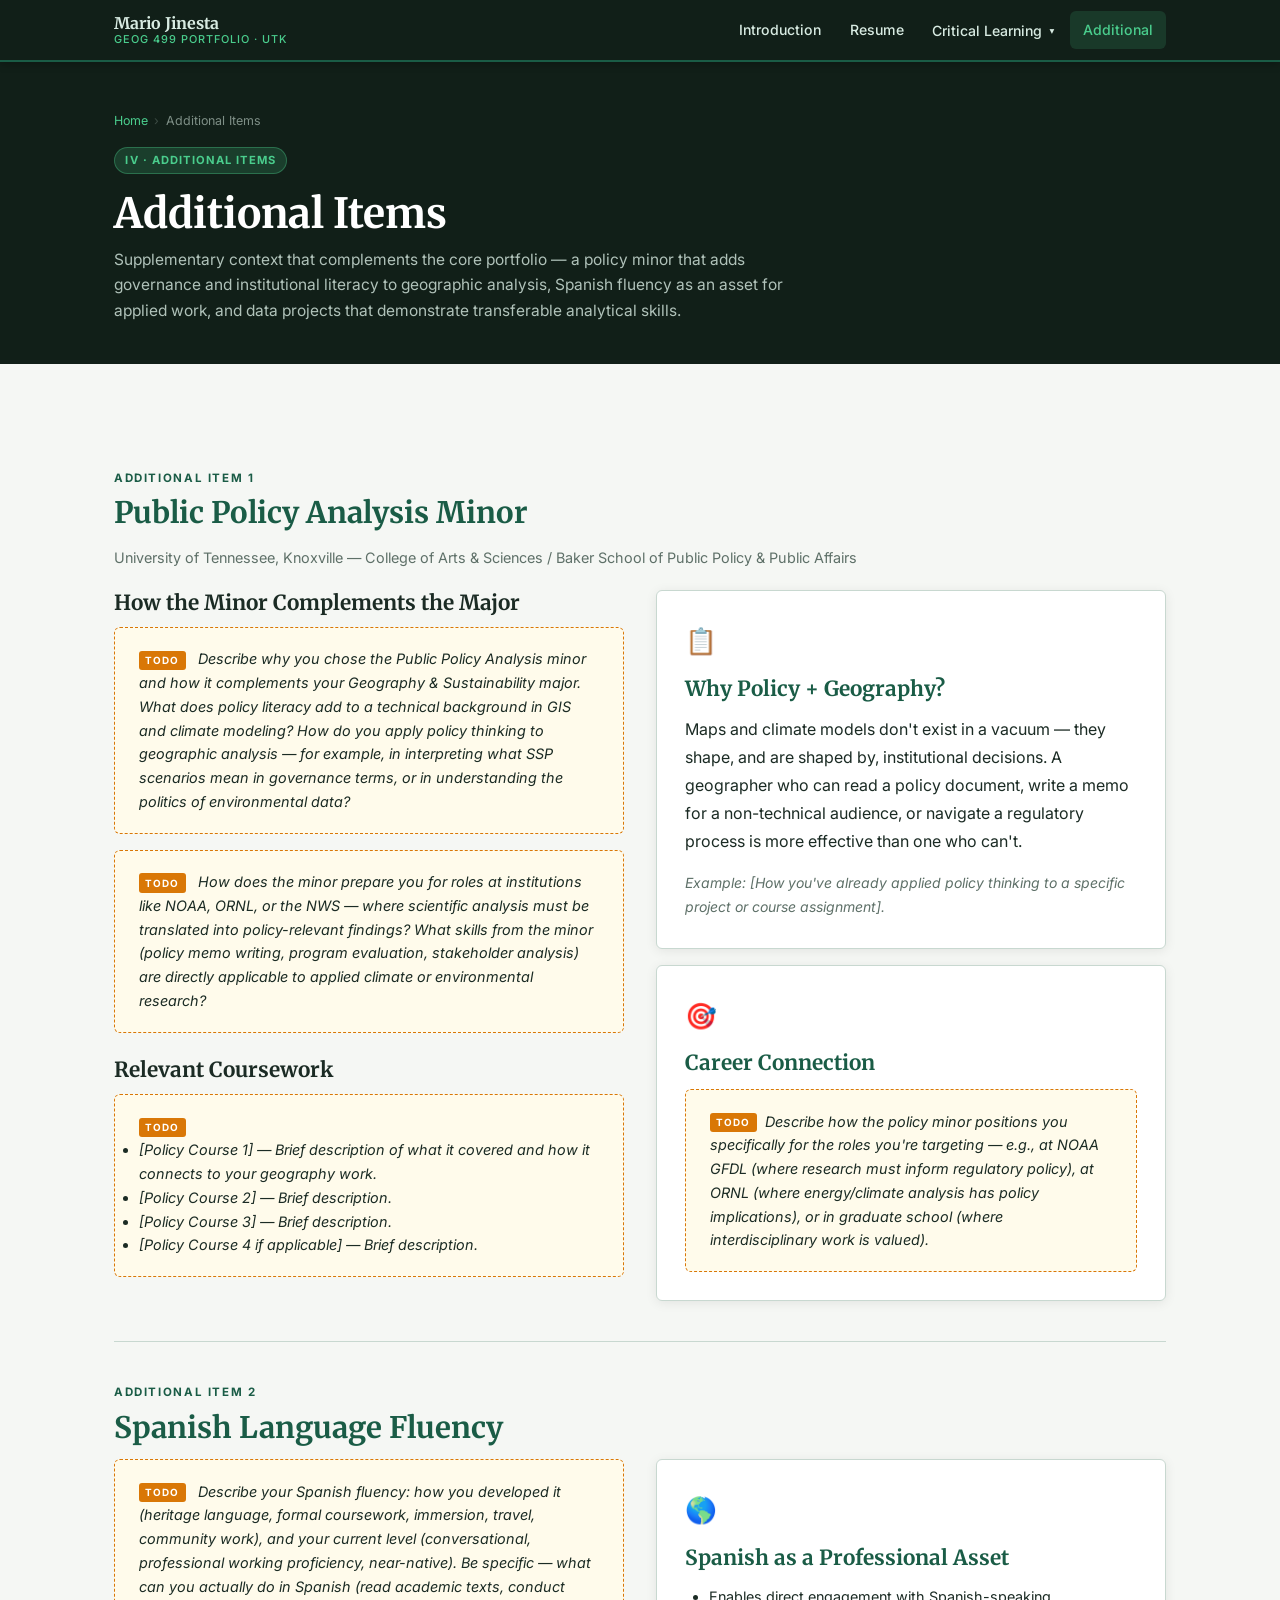
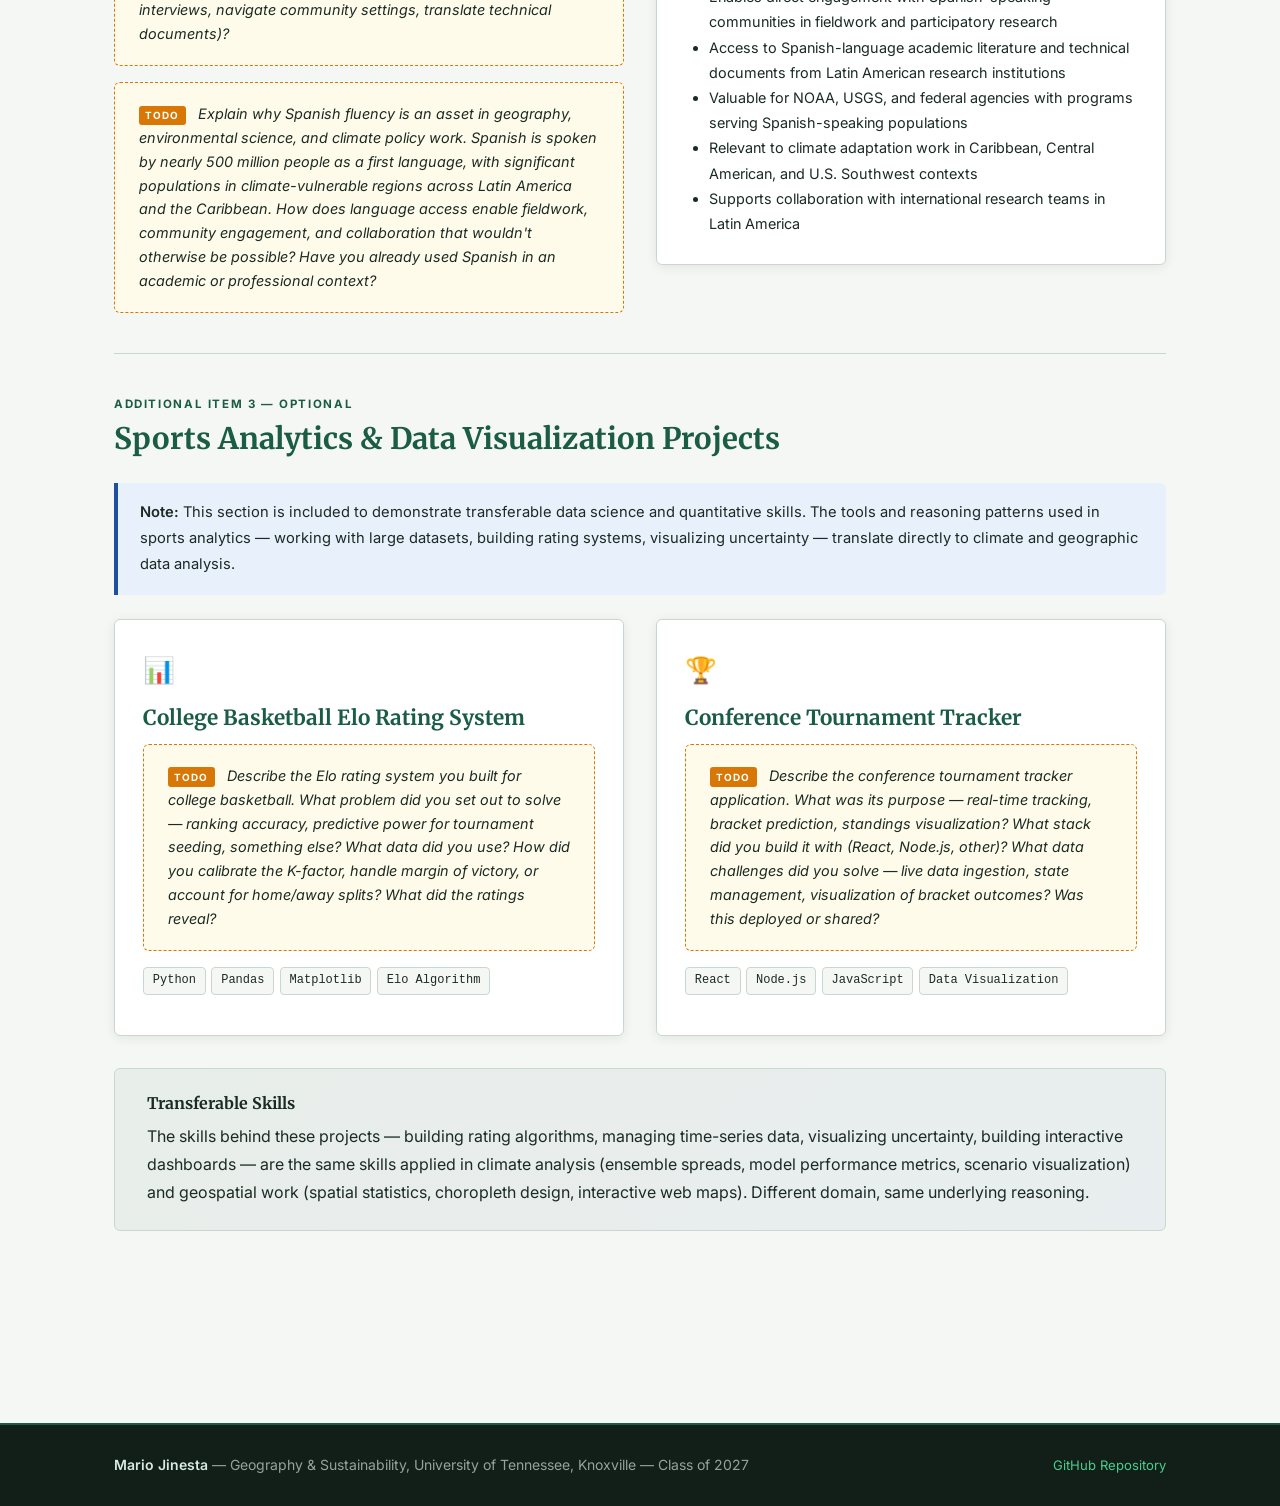
==== additional.html @ cf000ffb "initial portfolio commit" ====
<!DOCTYPE html>
<html lang="en">
<head>
  <meta charset="UTF-8">
  <meta name="viewport" content="width=device-width, initial-scale=1.0">
  <title>Additional Items — Mario Jinesta | GEOG 499</title>
  <meta name="description" content="Additional portfolio items: Public Policy Analysis minor, Spanish fluency, and supplementary data and analytics projects.">
  <link rel="preconnect" href="https://fonts.googleapis.com">
  <link rel="preconnect" href="https://fonts.gstatic.com" crossorigin>
  <link href="https://fonts.googleapis.com/css2?family=Merriweather:ital,wght@0,400;0,700;1,400&family=Inter:wght@400;500;600;700&display=swap" rel="stylesheet">
  <link rel="stylesheet" href="css/style.css">
</head>
<body>

<!-- ═══════════════════════════════════════ NAVIGATION ═══ -->
<nav class="site-nav" aria-label="Main navigation">
  <div class="nav-inner">
    <a href="index.html" class="nav-brand">
      Mario Jinesta
      <span>GEOG 499 Portfolio · UTK</span>
    </a>
    <ul class="nav-links" role="list">
      <li><a href="index.html">Introduction</a></li>
      <li><a href="resume.html">Resume</a></li>
      <li>
        <button class="nav-dropdown-btn" aria-expanded="false" aria-haspopup="true">
          Critical Learning <span class="nav-arrow">▾</span>
        </button>
        <ul class="dropdown-menu" role="list">
          <li class="dropdown-divider">Critical Analysis</li>
          <li><a href="projects/cartography.html">Narrative &amp; Critical Cartography</a></li>
          <li><a href="projects/meteorology.html">Meteorology Applied Skills</a></li>
          <li><a href="projects/usability.html">Usability Testing Report</a></li>
          <li class="dropdown-divider">Core Research</li>
          <li><a href="projects/cmip6.html"><span class="drop-star">★ </span>CMIP6 Climate Analysis</a></li>
          <li class="dropdown-divider">GIS &amp; Mapping</li>
          <li><a href="projects/gis.html">GIS Project Gallery</a></li>
        </ul>
      </li>
      <li><a href="additional.html" class="active">Additional</a></li>
    </ul>
    <button class="nav-hamburger" aria-label="Toggle navigation menu" aria-expanded="false">
      <span></span><span></span><span></span>
    </button>
  </div>
</nav>

<!-- ════════════════════════════════════ PAGE HEADER ═══ -->
<header class="page-header" aria-label="Page header">
  <div class="container">
    <nav class="breadcrumb" aria-label="Breadcrumb">
      <a href="index.html">Home</a>
      <span class="breadcrumb-sep" aria-hidden="true">›</span>
      <span aria-current="page">Additional Items</span>
    </nav>
    <div class="category-badge">IV · Additional Items</div>
    <h1>Additional Items</h1>
    <p class="page-desc">
      Supplementary context that complements the core portfolio — a policy minor that adds governance
      and institutional literacy to geographic analysis, Spanish fluency as an asset for applied work,
      and data projects that demonstrate transferable analytical skills.
    </p>
  </div>
</header>

<!-- ═══════════════════════════════════════ MAIN CONTENT ═══ -->
<main class="section">
  <div class="container">

    <!-- ── ITEM 1: Public Policy Analysis Minor ── -->
    <section class="additional-item" aria-labelledby="policy-heading">
      <span class="section-label">Additional Item 1</span>
      <h2 id="policy-heading">Public Policy Analysis Minor</h2>
      <p class="text-muted" style="font-size:.9rem; margin-bottom:1.25rem;">
        University of Tennessee, Knoxville — College of Arts &amp; Sciences / Baker School of Public Policy &amp; Public Affairs
      </p>

      <div class="grid-2">
        <div>
          <h3>How the Minor Complements the Major</h3>
          <!-- TODO: [MJ] Write a paragraph explaining why you added this minor and how it connects
               to your geography + sustainability major and your career goals.
               What does policy training add to technical GIS/climate work? -->
          <p class="placeholder">
            Describe why you chose the Public Policy Analysis minor and how it complements your Geography &amp; Sustainability major. What does policy literacy add to a technical background in GIS and climate modeling? How do you apply policy thinking to geographic analysis — for example, in interpreting what SSP scenarios mean in governance terms, or in understanding the politics of environmental data?
          </p>
          <p class="placeholder">
            How does the minor prepare you for roles at institutions like NOAA, ORNL, or the NWS — where scientific analysis must be translated into policy-relevant findings? What skills from the minor (policy memo writing, program evaluation, stakeholder analysis) are directly applicable to applied climate or environmental research?
          </p>

          <h3 class="mt-3">Relevant Coursework</h3>
          <!-- TODO: [MJ] List 3-5 policy courses and one sentence on each. -->
          <ul class="placeholder" style="font-style:italic;">
            <li>[Policy Course 1] — Brief description of what it covered and how it connects to your geography work.</li>
            <li>[Policy Course 2] — Brief description.</li>
            <li>[Policy Course 3] — Brief description.</li>
            <li>[Policy Course 4 if applicable] — Brief description.</li>
          </ul>
        </div>

        <aside>
          <div class="card">
            <div class="card-icon">📋</div>
            <h3>Why Policy + Geography?</h3>
            <p>
              Maps and climate models don't exist in a vacuum — they shape, and are shaped by, institutional decisions. A geographer who can read a policy document, write a memo for a non-technical audience, or navigate a regulatory process is more effective than one who can't.
            </p>
            <p class="text-muted" style="font-size:.875rem;">
              <!-- TODO: [MJ] Add a specific example of how your policy training has already informed your work or perspective. -->
              <em>Example: [How you've already applied policy thinking to a specific project or course assignment].</em>
            </p>
          </div>

          <div class="card" style="margin-top:1rem;">
            <div class="card-icon">🎯</div>
            <h3>Career Connection</h3>
            <!-- TODO: [MJ] Write 2-3 sentences on how the policy minor positions you for specific roles. -->
            <p class="placeholder">Describe how the policy minor positions you specifically for the roles you're targeting — e.g., at NOAA GFDL (where research must inform regulatory policy), at ORNL (where energy/climate analysis has policy implications), or in graduate school (where interdisciplinary work is valued).</p>
          </div>
        </aside>
      </div>
    </section>

    <!-- ── ITEM 2: Spanish Fluency ── -->
    <section class="additional-item" aria-labelledby="spanish-heading">
      <span class="section-label">Additional Item 2</span>
      <h2 id="spanish-heading">Spanish Language Fluency</h2>

      <div class="grid-2">
        <div>
          <!-- TODO: [MJ] Write a paragraph on your Spanish fluency:
               how you developed it, what level (conversational, professional, native-adjacent),
               and how it's an asset in geographic and environmental work. -->
          <p class="placeholder">
            Describe your Spanish fluency: how you developed it (heritage language, formal coursework, immersion, travel, community work), and your current level (conversational, professional working proficiency, near-native). Be specific — what can you actually do in Spanish (read academic texts, conduct interviews, navigate community settings, translate technical documents)?
          </p>
          <p class="placeholder">
            Explain why Spanish fluency is an asset in geography, environmental science, and climate policy work. Spanish is spoken by nearly 500 million people as a first language, with significant populations in climate-vulnerable regions across Latin America and the Caribbean. How does language access enable fieldwork, community engagement, and collaboration that wouldn't otherwise be possible? Have you already used Spanish in an academic or professional context?
          </p>
        </div>

        <div class="card">
          <div class="card-icon">🌎</div>
          <h3>Spanish as a Professional Asset</h3>
          <ul style="font-size:.9rem;">
            <li>Enables direct engagement with Spanish-speaking communities in fieldwork and participatory research</li>
            <li>Access to Spanish-language academic literature and technical documents from Latin American research institutions</li>
            <li>Valuable for NOAA, USGS, and federal agencies with programs serving Spanish-speaking populations</li>
            <li>Relevant to climate adaptation work in Caribbean, Central American, and U.S. Southwest contexts</li>
            <li>Supports collaboration with international research teams in Latin America</li>
          </ul>
          <!-- TODO: [MJ] Add or modify bullets to match your actual experience and goals. -->
        </div>
      </div>
    </section>

    <!-- ── ITEM 3: Sports Analytics (Optional) ── -->
    <section class="additional-item" aria-labelledby="analytics-heading">
      <span class="section-label">Additional Item 3 — Optional</span>
      <h2 id="analytics-heading">Sports Analytics &amp; Data Visualization Projects</h2>
      <div class="info-box" style="margin-bottom:1.5rem;">
        <p>
          <strong>Note:</strong> This section is included to demonstrate transferable data science and quantitative skills.
          The tools and reasoning patterns used in sports analytics — working with large datasets, building rating systems,
          visualizing uncertainty — translate directly to climate and geographic data analysis.
        </p>
      </div>

      <div class="grid-2">

        <!-- Project A: Elo Rating System -->
        <article class="card">
          <div class="card-icon">📊</div>
          <h3>College Basketball Elo Rating System</h3>
          <!-- TODO: [MJ] Describe this project. What did you build, how does it work,
               what data did it use, and what decisions did it involve?
               What tools / languages did you use? -->
          <p class="placeholder">
            Describe the Elo rating system you built for college basketball. What problem did you set out to solve — ranking accuracy, predictive power for tournament seeding, something else? What data did you use? How did you calibrate the K-factor, handle margin of victory, or account for home/away splits? What did the ratings reveal?
          </p>
          <div class="tech-tags" style="margin-top:.75rem;">
            <!-- TODO: [MJ] Update with actual tools used -->
            <span class="tech-tag">Python</span>
            <span class="tech-tag">Pandas</span>
            <span class="tech-tag">Matplotlib</span>
            <span class="tech-tag">Elo Algorithm</span>
          </div>
          <!-- TODO: [MJ] If you have a GitHub repo, add a link:
          <a href="https://github.com/USERNAME/cbb-elo" target="_blank" rel="noopener"
             class="btn btn-outline mt-2" style="font-size:.82rem;">View on GitHub →</a>
          -->
        </article>

        <!-- Project B: Tournament Tracker -->
        <article class="card">
          <div class="card-icon">🏆</div>
          <h3>Conference Tournament Tracker</h3>
          <!-- TODO: [MJ] Describe the tournament tracker project.
               Was this a React/Node.js app? What did it track, who used it,
               and what were the interesting data or UI challenges? -->
          <p class="placeholder">
            Describe the conference tournament tracker application. What was its purpose — real-time tracking, bracket prediction, standings visualization? What stack did you build it with (React, Node.js, other)? What data challenges did you solve — live data ingestion, state management, visualization of bracket outcomes? Was this deployed or shared?
          </p>
          <div class="tech-tags" style="margin-top:.75rem;">
            <!-- TODO: [MJ] Update with actual tools -->
            <span class="tech-tag">React</span>
            <span class="tech-tag">Node.js</span>
            <span class="tech-tag">JavaScript</span>
            <span class="tech-tag">Data Visualization</span>
          </div>
        </article>

      </div>

      <div class="highlight-box" style="margin-top:2rem;">
        <h3 style="font-size:1rem; margin-bottom:.5rem;">Transferable Skills</h3>
        <p>
          The skills behind these projects — building rating algorithms, managing time-series data, visualizing uncertainty, building interactive dashboards — are the same skills applied in climate analysis (ensemble spreads, model performance metrics, scenario visualization) and geospatial work (spatial statistics, choropleth design, interactive web maps). Different domain, same underlying reasoning.
        </p>
      </div>
    </section>

  </div><!-- /.container -->
</main>

<!-- ══════════════════════════════════════════ FOOTER ═══ -->
<footer class="site-footer">
  <div class="footer-inner">
    <div class="footer-left">
      <strong>Mario Jinesta</strong> &mdash; Geography &amp; Sustainability, University of Tennessee, Knoxville &mdash; Class of 2027
    </div>
    <div class="footer-right">
      <a href="https://github.com/USERNAME/portfolio" target="_blank" rel="noopener">GitHub Repository</a>
    </div>
  </div>
</footer>

<script src="js/main.js"></script>
</body>
</html>
---- css/style.css ----
/* ============================================================
   GEOG 499 Portfolio — Mario Jinesta, UTK
   style.css
   ============================================================ */

/* ── 1. Variables ─────────────────────────────────────────── */
:root {
  --col-bg:          #f5f7f4;
  --col-surface:     #ffffff;
  --col-text:        #1b2b24;
  --col-text-muted:  #5e7068;
  --col-primary:     #1a5c46;
  --col-primary-h:   #135038;
  --col-accent:      #1e4fa0;
  --col-accent-lt:   #e8f0fc;
  --col-border:      #c8d8d0;
  --col-nav:         #111f18;
  --col-nav-text:    #d8ebe2;
  --col-nav-accent:  #4acd8d;
  --col-ph-bg:       #fffbeb;
  --col-ph-border:   #d97706;

  --font-heading: 'Merriweather', Georgia, 'Times New Roman', serif;
  --font-body:    'Inter', system-ui, -apple-system, sans-serif;

  --max-w:    1100px;
  --nav-h:    62px;
  --radius:   6px;
  --shadow:   0 2px 12px rgba(0,0,0,.08);
  --shadow-lg:0 4px 28px rgba(0,0,0,.13);
  --trans:    200ms ease;
}

/* ── 2. Reset & Base ──────────────────────────────────────── */
*, *::before, *::after { box-sizing: border-box; margin: 0; padding: 0; }
img, video { max-width: 100%; height: auto; display: block; }
a { color: var(--col-accent); text-decoration: underline; text-underline-offset: 2px; }
a:hover { color: var(--col-primary); }
ul, ol { padding-left: 1.5rem; }
html { scroll-behavior: smooth; font-size: 16px; }

body {
  background: var(--col-bg);
  color: var(--col-text);
  font-family: var(--font-body);
  font-size: 1rem;
  line-height: 1.75;
  padding-top: var(--nav-h);
}

/* ── 3. Typography ────────────────────────────────────────── */
h1, h2, h3, h4 {
  font-family: var(--font-heading);
  line-height: 1.3;
  color: var(--col-text);
  margin-bottom: .5em;
}
h1 { font-size: clamp(1.8rem, 4vw, 2.6rem); }
h2 { font-size: clamp(1.35rem, 3vw, 1.85rem); }
h3 { font-size: clamp(1.05rem, 2.5vw, 1.3rem); }
h4 { font-size: 1rem; font-weight: 700; }
p  { margin-bottom: 1rem; }
p:last-child { margin-bottom: 0; }
small { font-size: .85rem; color: var(--col-text-muted); }
strong { font-weight: 600; }

.section-label {
  font-size: .72rem;
  font-weight: 700;
  letter-spacing: .14em;
  text-transform: uppercase;
  color: var(--col-primary);
  display: block;
  margin-bottom: .4rem;
}

/* ── 4. Layout ────────────────────────────────────────────── */
.container { max-width: var(--max-w); margin: 0 auto; padding: 0 1.5rem; }
.section { padding: 4rem 0; }
.section + .section { border-top: 1px solid var(--col-border); }
.section--alt { background: var(--col-surface); }

.grid-3 {
  display: grid;
  grid-template-columns: repeat(3, 1fr);
  gap: 1.5rem;
}
.grid-2 {
  display: grid;
  grid-template-columns: 1fr 1fr;
  gap: 2rem;
  align-items: start;
}

/* ── 5. Navigation ────────────────────────────────────────── */
.site-nav {
  position: fixed;
  top: 0; left: 0; right: 0;
  height: var(--nav-h);
  background: var(--col-nav);
  z-index: 1000;
  display: flex;
  align-items: center;
  border-bottom: 2px solid var(--col-primary);
  box-shadow: 0 2px 8px rgba(0,0,0,.25);
}
.nav-inner {
  display: flex;
  align-items: center;
  justify-content: space-between;
  width: 100%;
  max-width: var(--max-w);
  margin: 0 auto;
  padding: 0 1.5rem;
}
.nav-brand {
  font-family: var(--font-heading);
  color: var(--col-nav-text);
  text-decoration: none;
  font-size: 1rem;
  font-weight: 700;
  line-height: 1.2;
}
.nav-brand span {
  display: block;
  font-family: var(--font-body);
  font-size: .68rem;
  font-weight: 500;
  color: var(--col-nav-accent);
  letter-spacing: .09em;
  text-transform: uppercase;
}
.nav-links {
  display: flex;
  align-items: center;
  gap: .15rem;
  list-style: none;
  padding: 0;
}
.nav-links > li { position: relative; }

.nav-links > li > a,
.nav-dropdown-btn {
  display: inline-flex;
  align-items: center;
  gap: .3rem;
  padding: .42rem .82rem;
  color: var(--col-nav-text);
  text-decoration: none;
  font-size: .88rem;
  font-weight: 500;
  border-radius: var(--radius);
  border: none;
  background: none;
  cursor: pointer;
  white-space: nowrap;
  transition: background var(--trans), color var(--trans);
  font-family: var(--font-body);
}
.nav-links > li > a:hover,
.nav-dropdown-btn:hover {
  background: rgba(255,255,255,.1);
  color: var(--col-nav-accent);
}
.nav-links > li > a.active { background: rgba(74,205,141,.15); color: var(--col-nav-accent); }
.nav-arrow { font-size: .6rem; margin-left: .15rem; transition: transform var(--trans); }
.nav-links li.open .nav-arrow { transform: rotate(180deg); }

/* Dropdown */
.dropdown-menu {
  position: absolute;
  top: calc(100% + 6px);
  left: 50%;
  transform: translateX(-50%);
  background: var(--col-surface);
  border: 1px solid var(--col-border);
  border-radius: var(--radius);
  box-shadow: var(--shadow-lg);
  min-width: 260px;
  display: none;
  padding: .5rem 0;
  z-index: 1001;
  list-style: none;
}
.nav-links li.open .dropdown-menu { display: block; }
.dropdown-menu li > a {
  display: block;
  padding: .48rem 1.2rem;
  color: var(--col-text);
  text-decoration: none;
  font-size: .875rem;
  font-weight: 500;
  transition: background var(--trans), color var(--trans);
  white-space: nowrap;
}
.dropdown-menu li > a:hover { background: var(--col-accent-lt); color: var(--col-accent); }
.dropdown-menu li > a.active { color: var(--col-primary); font-weight: 600; }

.dropdown-divider {
  padding: .55rem 1.2rem .2rem;
  font-size: .68rem;
  font-weight: 700;
  letter-spacing: .1em;
  text-transform: uppercase;
  color: var(--col-text-muted);
  border-top: 1px solid var(--col-border);
  margin-top: .2rem;
  pointer-events: none;
}
.dropdown-divider:first-child { border-top: none; margin-top: 0; }
.drop-star { color: var(--col-primary); }

/* Hamburger */
.nav-hamburger {
  display: none;
  flex-direction: column;
  gap: 5px;
  padding: 8px;
  background: none;
  border: none;
  cursor: pointer;
}
.nav-hamburger span {
  display: block;
  width: 24px;
  height: 2px;
  background: var(--col-nav-text);
  border-radius: 2px;
  transition: transform var(--trans), opacity var(--trans);
}

/* ── 6. Page Header ───────────────────────────────────────── */
.page-header {
  background: var(--col-nav);
  padding: 3rem 0 2.5rem;
}
.breadcrumb {
  display: flex;
  gap: .4rem;
  align-items: center;
  font-size: .78rem;
  color: rgba(216,235,226,.55);
  margin-bottom: .75rem;
}
.breadcrumb a { color: var(--col-nav-accent); text-decoration: none; }
.breadcrumb a:hover { text-decoration: underline; }
.breadcrumb-sep { opacity: .4; }
.page-header h1 { color: #fff; margin-bottom: .4rem; }
.page-meta {
  font-size: .875rem;
  color: var(--col-nav-accent);
  font-weight: 600;
  margin-bottom: .6rem;
}
.page-desc {
  color: rgba(216,235,226,.8);
  font-size: .97rem;
  max-width: 680px;
  line-height: 1.65;
}
.category-badge {
  display: inline-block;
  padding: .18rem .65rem;
  background: rgba(74,205,141,.18);
  border: 1px solid rgba(74,205,141,.35);
  color: var(--col-nav-accent);
  border-radius: 999px;
  font-size: .7rem;
  font-weight: 700;
  letter-spacing: .1em;
  text-transform: uppercase;
  margin-bottom: .75rem;
}

/* ── 7. Hero (Index Page) ─────────────────────────────────── */
.hero {
  background: var(--col-surface);
  padding: 4rem 0 3.5rem;
  border-bottom: 1px solid var(--col-border);
}
.hero-inner {
  display: flex;
  gap: 3.5rem;
  align-items: flex-start;
}
.hero-photo { flex-shrink: 0; width: 210px; }
.hero-photo img {
  width: 100%;
  border-radius: 8px;
  box-shadow: var(--shadow-lg);
  object-fit: cover;
  aspect-ratio: 3/4;
}
.hero-photo-ph {
  width: 100%;
  aspect-ratio: 3/4;
  border-radius: 8px;
  background: linear-gradient(135deg, var(--col-primary) 0%, var(--col-accent) 100%);
  display: flex;
  align-items: center;
  justify-content: center;
  flex-direction: column;
  gap: .5rem;
  color: rgba(255,255,255,.85);
  font-size: .8rem;
  text-align: center;
  padding: 1rem;
  box-shadow: var(--shadow-lg);
}
.hero-photo-ph svg { opacity: .5; }

.hero-content { flex: 1; }
.hero-name {
  font-size: clamp(2rem, 5vw, 3rem);
  font-family: var(--font-heading);
  color: var(--col-text);
  margin-bottom: .1rem;
  line-height: 1.15;
}
.hero-subtitle { font-size: 1rem; color: var(--col-primary); font-weight: 600; margin-bottom: .2rem; }
.hero-institution { font-size: .9rem; color: var(--col-text-muted); margin-bottom: 1.75rem; }
.hero-bio p { font-size: 1.035rem; line-height: 1.8; margin-bottom: 1rem; }

.hero-tags { display: flex; flex-wrap: wrap; gap: .45rem; margin-top: 1.5rem; }
.tag {
  display: inline-block;
  padding: .22rem .72rem;
  border-radius: 999px;
  font-size: .76rem;
  font-weight: 600;
  background: var(--col-bg);
  color: var(--col-primary);
  border: 1px solid var(--col-border);
  letter-spacing: .02em;
}

/* ── 8. Cards ─────────────────────────────────────────────── */
.card {
  background: var(--col-surface);
  border: 1px solid var(--col-border);
  border-radius: var(--radius);
  padding: 1.75rem;
  box-shadow: var(--shadow);
  transition: box-shadow var(--trans), transform var(--trans);
}
.card:hover { box-shadow: var(--shadow-lg); transform: translateY(-2px); }
.card-icon { font-size: 1.6rem; margin-bottom: .75rem; }
.card h3 { color: var(--col-primary); margin-bottom: .75rem; }

/* ── 9. Content Sections ──────────────────────────────────── */
.content-section { padding: 3rem 0; }
.content-section + .content-section { border-top: 1px solid var(--col-border); }
.content-section--alt { background: var(--col-surface); }

.subsection { margin-bottom: 2.5rem; }
.subsection:last-child { margin-bottom: 0; }
.subsection h3 { color: var(--col-primary); margin-bottom: .75rem; }

/* Research sidebar layout */
.research-layout { display: grid; grid-template-columns: 1fr 300px; gap: 3rem; align-items: start; }
.sidebar-card {
  background: var(--col-bg);
  border: 1px solid var(--col-border);
  border-radius: var(--radius);
  padding: 1.4rem 1.5rem;
  position: sticky;
  top: calc(var(--nav-h) + 1.5rem);
}
.sidebar-card h4 {
  font-size: .72rem;
  font-weight: 700;
  letter-spacing: .12em;
  text-transform: uppercase;
  color: var(--col-text-muted);
  border-bottom: 1px solid var(--col-border);
  padding-bottom: .5rem;
  margin-bottom: 1rem;
}
.meta-list { list-style: none; padding: 0; }
.meta-list li {
  display: flex;
  flex-direction: column;
  margin-bottom: .9rem;
}
.meta-list li:last-child { margin-bottom: 0; }
.meta-label {
  font-size: .68rem;
  font-weight: 700;
  letter-spacing: .1em;
  text-transform: uppercase;
  color: var(--col-text-muted);
  margin-bottom: .15rem;
}
.meta-value { font-size: .875rem; color: var(--col-text); }

/* Tech tags */
.tech-tags { display: flex; flex-wrap: wrap; gap: .35rem; margin: .75rem 0; }
.tech-tag {
  display: inline-block;
  padding: .18rem .55rem;
  background: var(--col-bg);
  border: 1px solid var(--col-border);
  border-radius: 4px;
  font-size: .75rem;
  font-weight: 500;
  color: var(--col-text);
  font-family: 'Courier New', monospace;
}

/* Key stats bar */
.stats-bar {
  display: flex;
  gap: 2rem;
  flex-wrap: wrap;
  background: var(--col-surface);
  border: 1px solid var(--col-border);
  border-radius: var(--radius);
  padding: 1.25rem 1.75rem;
  margin: 2rem 0;
}
.stat-item { display: flex; flex-direction: column; }
.stat-value {
  font-size: 1.5rem;
  font-weight: 700;
  font-family: var(--font-heading);
  color: var(--col-primary);
  line-height: 1.1;
}
.stat-label { font-size: .75rem; color: var(--col-text-muted); margin-top: .1rem; }

/* ── 10. Buttons ──────────────────────────────────────────── */
.btn {
  display: inline-flex;
  align-items: center;
  gap: .4rem;
  padding: .58rem 1.2rem;
  border-radius: var(--radius);
  font-size: .9rem;
  font-weight: 600;
  font-family: var(--font-body);
  text-decoration: none;
  cursor: pointer;
  border: 2px solid transparent;
  transition: all var(--trans);
  white-space: nowrap;
}
.btn-primary { background: var(--col-primary); color: #fff; border-color: var(--col-primary); }
.btn-primary:hover { background: var(--col-primary-h); border-color: var(--col-primary-h); color: #fff; }
.btn-outline { background: transparent; color: var(--col-primary); border-color: var(--col-primary); }
.btn-outline:hover { background: var(--col-primary); color: #fff; }
.btn-accent { background: var(--col-accent); color: #fff; border-color: var(--col-accent); }
.btn-accent:hover { background: #163d82; border-color: #163d82; color: #fff; }
.btn-group { display: flex; gap: .75rem; flex-wrap: wrap; margin-top: 1.5rem; }

/* ── 11. Resume ───────────────────────────────────────────── */
.resume-wrap { max-width: 800px; margin: 0 auto; }
.resume-name-block {
  background: var(--col-surface);
  border: 1px solid var(--col-border);
  border-radius: var(--radius);
  padding: 2rem 2.5rem;
  margin-bottom: 1.25rem;
  text-align: center;
}
.resume-name-block h1 { font-size: 2.1rem; margin-bottom: .2rem; }
.resume-contacts {
  display: flex;
  justify-content: center;
  flex-wrap: wrap;
  gap: .5rem 1.2rem;
  font-size: .875rem;
  color: var(--col-text-muted);
  margin-top: .35rem;
}
.resume-contacts a { color: var(--col-accent); }

.resume-section {
  background: var(--col-surface);
  border: 1px solid var(--col-border);
  border-radius: var(--radius);
  padding: 1.6rem 2.5rem;
  margin-bottom: 1rem;
}
.resume-section > h2 {
  font-family: var(--font-body);
  font-size: .78rem;
  font-weight: 700;
  letter-spacing: .15em;
  text-transform: uppercase;
  color: var(--col-primary);
  border-bottom: 2px solid var(--col-primary);
  padding-bottom: .35rem;
  margin-bottom: 1.25rem;
}

.resume-entry { margin-bottom: 1.25rem; }
.resume-entry:last-child { margin-bottom: 0; }
.resume-entry-header { display: flex; justify-content: space-between; align-items: baseline; gap: 1rem; flex-wrap: wrap; }
.resume-entry-title { font-weight: 600; font-size: .95rem; }
.resume-entry-date { font-size: .83rem; color: var(--col-text-muted); white-space: nowrap; }
.resume-entry-sub { font-style: italic; color: var(--col-text-muted); font-size: .875rem; margin: .1rem 0 .4rem; }
.resume-entry ul { font-size: .875rem; }
.resume-entry ul li { margin-bottom: .25rem; }

.skills-grid { display: grid; grid-template-columns: repeat(auto-fill, minmax(185px, 1fr)); gap: 1rem; }
.skill-group dt { font-weight: 600; font-size: .85rem; color: var(--col-primary); margin-bottom: .2rem; }
.skill-group dd { font-size: .855rem; color: var(--col-text-muted); }

/* ── 12. GIS Gallery ──────────────────────────────────────── */
.gis-hero-card {
  background: var(--col-surface);
  border: 1px solid var(--col-border);
  border-radius: var(--radius);
  overflow: hidden;
  box-shadow: var(--shadow-lg);
  margin-bottom: 3rem;
}
.gis-hero-img {
  width: 100%;
  max-height: 540px;
  object-fit: cover;
  cursor: zoom-in;
  display: block;
}
.gis-hero-caption {
  padding: 1.6rem 2rem;
  display: grid;
  grid-template-columns: 1fr auto;
  gap: 1rem;
  align-items: start;
}
.gis-hero-caption h2 { margin-bottom: .3rem; }

.map-grid { display: grid; grid-template-columns: repeat(auto-fill, minmax(280px, 1fr)); gap: 1.4rem; }
.map-card {
  background: var(--col-surface);
  border: 1px solid var(--col-border);
  border-radius: var(--radius);
  overflow: hidden;
  box-shadow: var(--shadow);
  transition: box-shadow var(--trans), transform var(--trans);
}
.map-card:hover { box-shadow: var(--shadow-lg); transform: translateY(-2px); }
.map-card-img { width: 100%; aspect-ratio: 4/3; object-fit: cover; cursor: zoom-in; background: var(--col-bg); display: block; }
.map-card-ph {
  width: 100%;
  aspect-ratio: 4/3;
  background: linear-gradient(135deg, #dde8dd, #c5d5e0);
  display: flex;
  align-items: center;
  justify-content: center;
  flex-direction: column;
  gap: .4rem;
  color: var(--col-text-muted);
  font-size: .78rem;
  text-align: center;
  padding: 1rem;
}
.map-card-body { padding: 1.2rem; }
.map-card-course { font-size: .72rem; color: var(--col-primary); font-weight: 700; text-transform: uppercase; letter-spacing: .07em; margin-bottom: .3rem; }
.map-card-body h3 { font-size: .97rem; margin-bottom: .35rem; }
.map-card-desc { font-size: .85rem; color: var(--col-text-muted); margin: 0; }

/* ── 13. Figure Gallery ───────────────────────────────────── */
.figure-grid { display: grid; grid-template-columns: repeat(auto-fill, minmax(240px, 1fr)); gap: 1.2rem; margin: 1.5rem 0; }
.figure-item { border: 1px solid var(--col-border); border-radius: var(--radius); overflow: hidden; background: var(--col-surface); }
.figure-item img { width: 100%; aspect-ratio: 4/3; object-fit: cover; cursor: zoom-in; display: block; }
.figure-ph {
  width: 100%;
  aspect-ratio: 4/3;
  background: linear-gradient(135deg, #dde8dd, #c5d8e0);
  display: flex;
  align-items: center;
  justify-content: center;
  font-size: .78rem;
  color: var(--col-text-muted);
  text-align: center;
  padding: 1rem;
  cursor: pointer;
}
.figure-caption { padding: .65rem 1rem; font-size: .8rem; color: var(--col-text-muted); font-style: italic; }

/* ── 14. Lightbox ─────────────────────────────────────────── */
.lightbox-overlay {
  display: none;
  position: fixed;
  inset: 0;
  background: rgba(0,0,0,.92);
  z-index: 9999;
  align-items: center;
  justify-content: center;
  padding: 1.5rem;
}
.lightbox-overlay.active { display: flex; animation: lb-in 150ms ease; }
@keyframes lb-in { from { opacity: 0; } to { opacity: 1; } }

.lightbox-content { position: relative; max-width: 92vw; max-height: 92vh; display: flex; flex-direction: column; align-items: center; gap: .9rem; }
.lightbox-img { max-width: 100%; max-height: 82vh; object-fit: contain; border-radius: 4px; box-shadow: 0 0 80px rgba(0,0,0,.5); }
.lightbox-close {
  position: absolute;
  top: -2.75rem; right: -1rem;
  background: none; border: none;
  color: #fff; font-size: 2.2rem;
  cursor: pointer; opacity: .75;
  transition: opacity var(--trans);
  line-height: 1;
}
.lightbox-close:hover { opacity: 1; }
.lightbox-caption { color: rgba(255,255,255,.8); font-size: .875rem; text-align: center; max-width: 600px; }

/* ── 15. Placeholders ─────────────────────────────────────── */
.placeholder {
  background: var(--col-ph-bg);
  border: 1.5px dashed var(--col-ph-border);
  border-radius: var(--radius);
  padding: 1.2rem 1.5rem;
  color: var(--col-text);
  font-style: italic;
  font-size: .9rem;
  line-height: 1.65;
  margin-bottom: 1rem;
}
.placeholder::before {
  content: "TODO";
  display: inline-block;
  background: var(--col-ph-border);
  color: #fff;
  font-size: .62rem;
  font-weight: 700;
  font-style: normal;
  letter-spacing: .1em;
  padding: .1rem .4rem;
  border-radius: 3px;
  margin-right: .5rem;
  vertical-align: middle;
}
.placeholder-img {
  width: 100%;
  min-height: 180px;
  background: linear-gradient(135deg, var(--col-bg), var(--col-border));
  border: 1.5px dashed var(--col-ph-border);
  border-radius: var(--radius);
  display: flex;
  align-items: center;
  justify-content: center;
  flex-direction: column;
  gap: .5rem;
  color: var(--col-text-muted);
  font-size: .82rem;
  text-align: center;
  padding: 2rem;
  margin-bottom: 1rem;
}

/* ── 16. Info & Callout Boxes ─────────────────────────────── */
.info-box {
  background: var(--col-accent-lt);
  border-left: 4px solid var(--col-accent);
  border-radius: 0 var(--radius) var(--radius) 0;
  padding: 1.1rem 1.4rem;
  margin: 1.5rem 0;
  font-size: .92rem;
}
.info-box p { margin: 0; }

.highlight-box {
  background: linear-gradient(135deg, rgba(26,92,70,.06), rgba(30,79,160,.06));
  border: 1px solid var(--col-border);
  border-radius: var(--radius);
  padding: 1.5rem 2rem;
  margin: 1.5rem 0;
}

/* ── 17. Additional Page ──────────────────────────────────── */
.additional-item { padding: 2.5rem 0; border-bottom: 1px solid var(--col-border); }
.additional-item:last-child { border-bottom: none; }
.additional-item h2 { color: var(--col-primary); margin-bottom: .75rem; }

/* ── 18. Footer ───────────────────────────────────────────── */
.site-footer {
  background: var(--col-nav);
  color: rgba(216,235,226,.65);
  padding: 1.75rem 0;
  margin-top: 4rem;
  border-top: 2px solid var(--col-primary);
}
.footer-inner {
  display: flex;
  justify-content: space-between;
  align-items: center;
  max-width: var(--max-w);
  margin: 0 auto;
  padding: 0 1.5rem;
  flex-wrap: wrap;
  gap: .75rem;
}
.footer-left { font-size: .875rem; }
.footer-left strong { color: var(--col-nav-text); }
.footer-right { font-size: .82rem; }
.footer-right a { color: var(--col-nav-accent); text-decoration: none; }
.footer-right a:hover { text-decoration: underline; }

/* ── 19. Utilities ────────────────────────────────────────── */
.visually-hidden { position: absolute; width: 1px; height: 1px; overflow: hidden; clip: rect(0,0,0,0); white-space: nowrap; }
.mt-0 { margin-top: 0; }
.mt-2 { margin-top: 1rem; }
.mt-3 { margin-top: 1.5rem; }
.mt-4 { margin-top: 2rem; }
.mb-2 { margin-bottom: 1rem; }
.mb-3 { margin-bottom: 1.5rem; }
.text-muted { color: var(--col-text-muted); }
.text-center { text-align: center; }
.fw-600 { font-weight: 600; }

/* ── 20. Responsive ───────────────────────────────────────── */
@media (max-width: 900px) {
  .grid-3 { grid-template-columns: 1fr; }
  .grid-2 { grid-template-columns: 1fr; }
  .research-layout { grid-template-columns: 1fr; }
  .sidebar-card { position: static; }

  .hero-inner { flex-direction: column; align-items: center; text-align: center; }
  .hero-photo { width: 155px; }
  .hero-tags { justify-content: center; }

  .nav-links { display: none; }
  .nav-hamburger { display: flex; }

  .nav-links.mobile-open {
    display: flex;
    flex-direction: column;
    position: fixed;
    top: var(--nav-h);
    left: 0; right: 0;
    background: var(--col-nav);
    padding: .75rem;
    gap: .15rem;
    border-bottom: 2px solid var(--col-primary);
    max-height: calc(100vh - var(--nav-h));
    overflow-y: auto;
    box-shadow: 0 8px 24px rgba(0,0,0,.3);
  }
  .nav-links.mobile-open > li > a,
  .nav-links.mobile-open .nav-dropdown-btn { width: 100%; justify-content: flex-start; padding: .65rem 1rem; }
  .dropdown-menu {
    position: static;
    transform: none;
    box-shadow: none;
    border: none;
    background: rgba(255,255,255,.05);
    border-radius: var(--radius);
    margin-left: 1rem;
    padding: .2rem 0;
  }
  .dropdown-menu li > a { color: var(--col-nav-text); }
  .dropdown-menu li > a:hover { background: rgba(255,255,255,.1); color: var(--col-nav-accent); }
  .dropdown-divider { color: rgba(216,235,226,.4); border-top-color: rgba(255,255,255,.1); }

  .resume-section { padding: 1.25rem 1.4rem; }
  .resume-name-block { padding: 1.4rem; }
  .resume-entry-header { flex-direction: column; gap: .1rem; }

  .gis-hero-caption { grid-template-columns: 1fr; }
  .footer-inner { flex-direction: column; text-align: center; }
  .stats-bar { gap: 1.25rem; }
}

@media (max-width: 600px) {
  .hero { padding: 2.5rem 0 2rem; }
  .section { padding: 2.5rem 0; }
  .content-section { padding: 2rem 0; }
  .map-grid { grid-template-columns: 1fr; }
  .figure-grid { grid-template-columns: 1fr; }
  h1 { font-size: 1.65rem; }
  h2 { font-size: 1.3rem; }
  .page-header { padding: 2rem 0 1.75rem; }
}
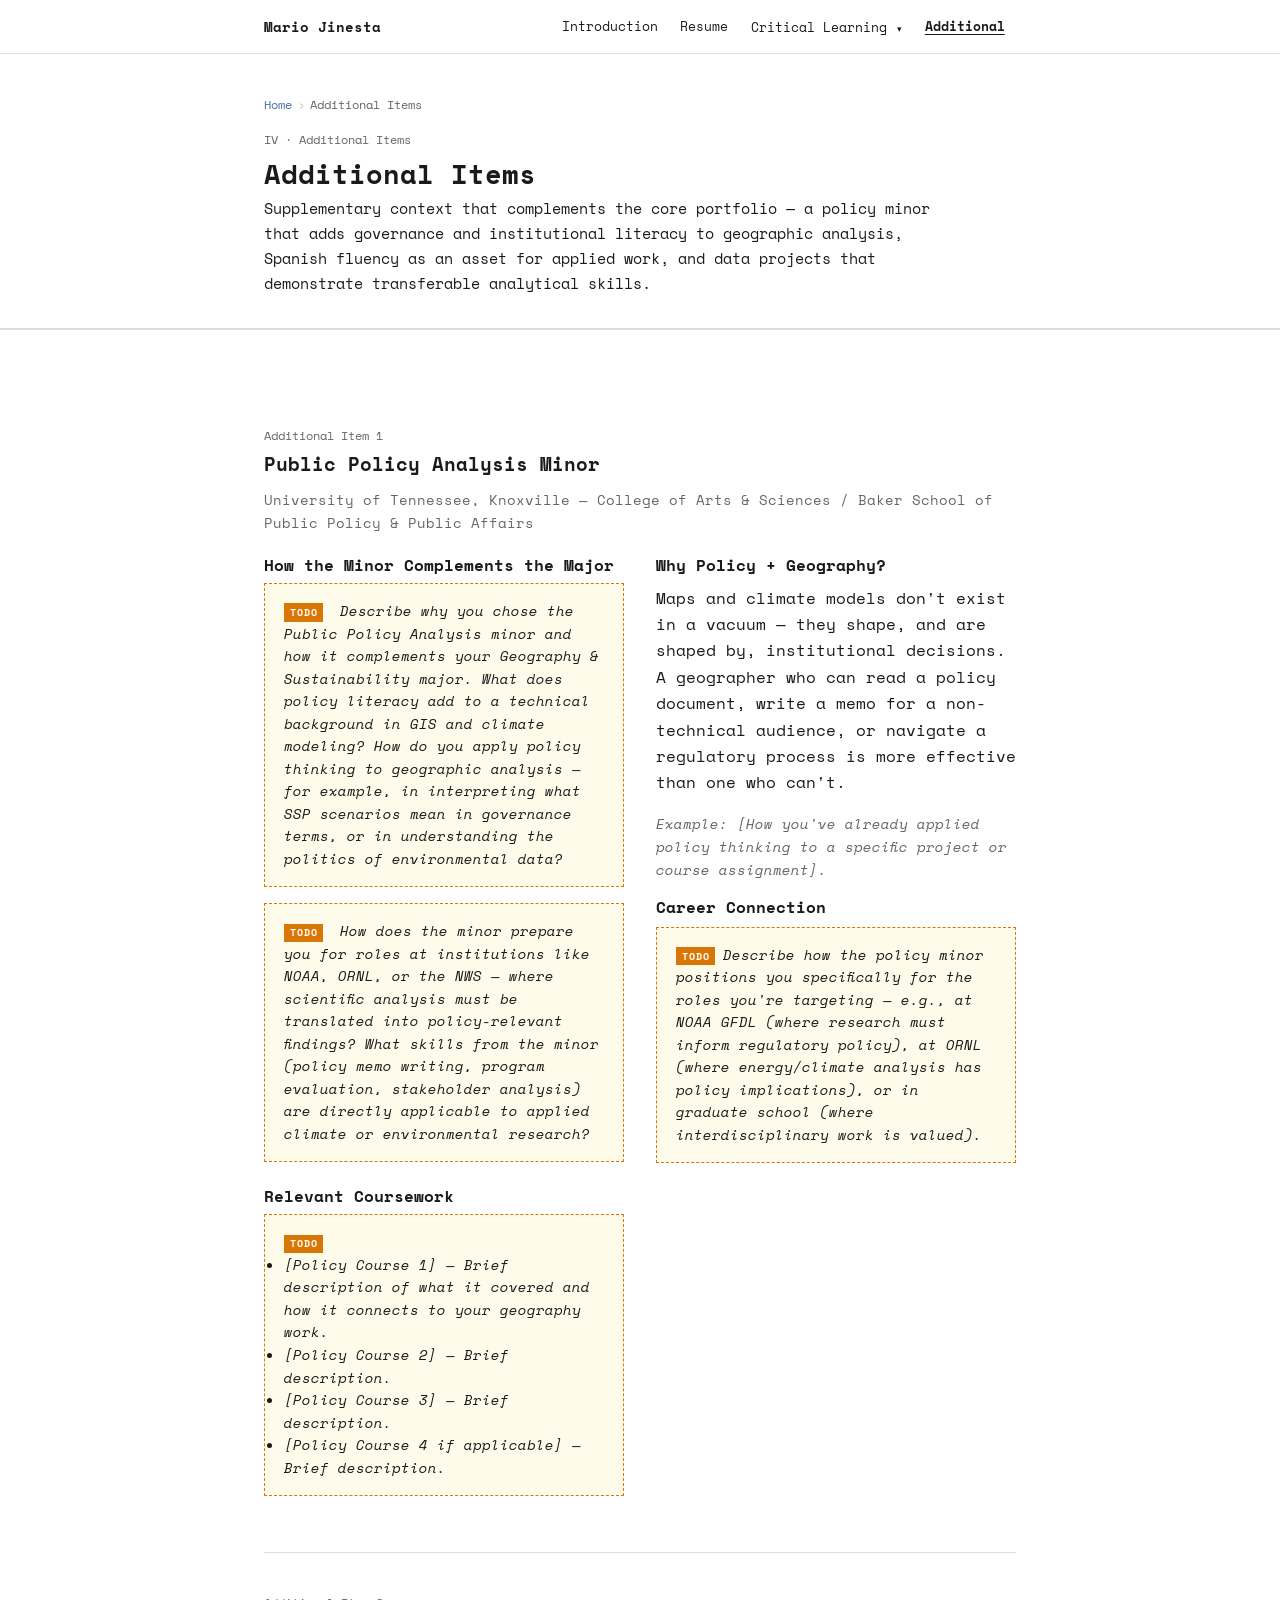
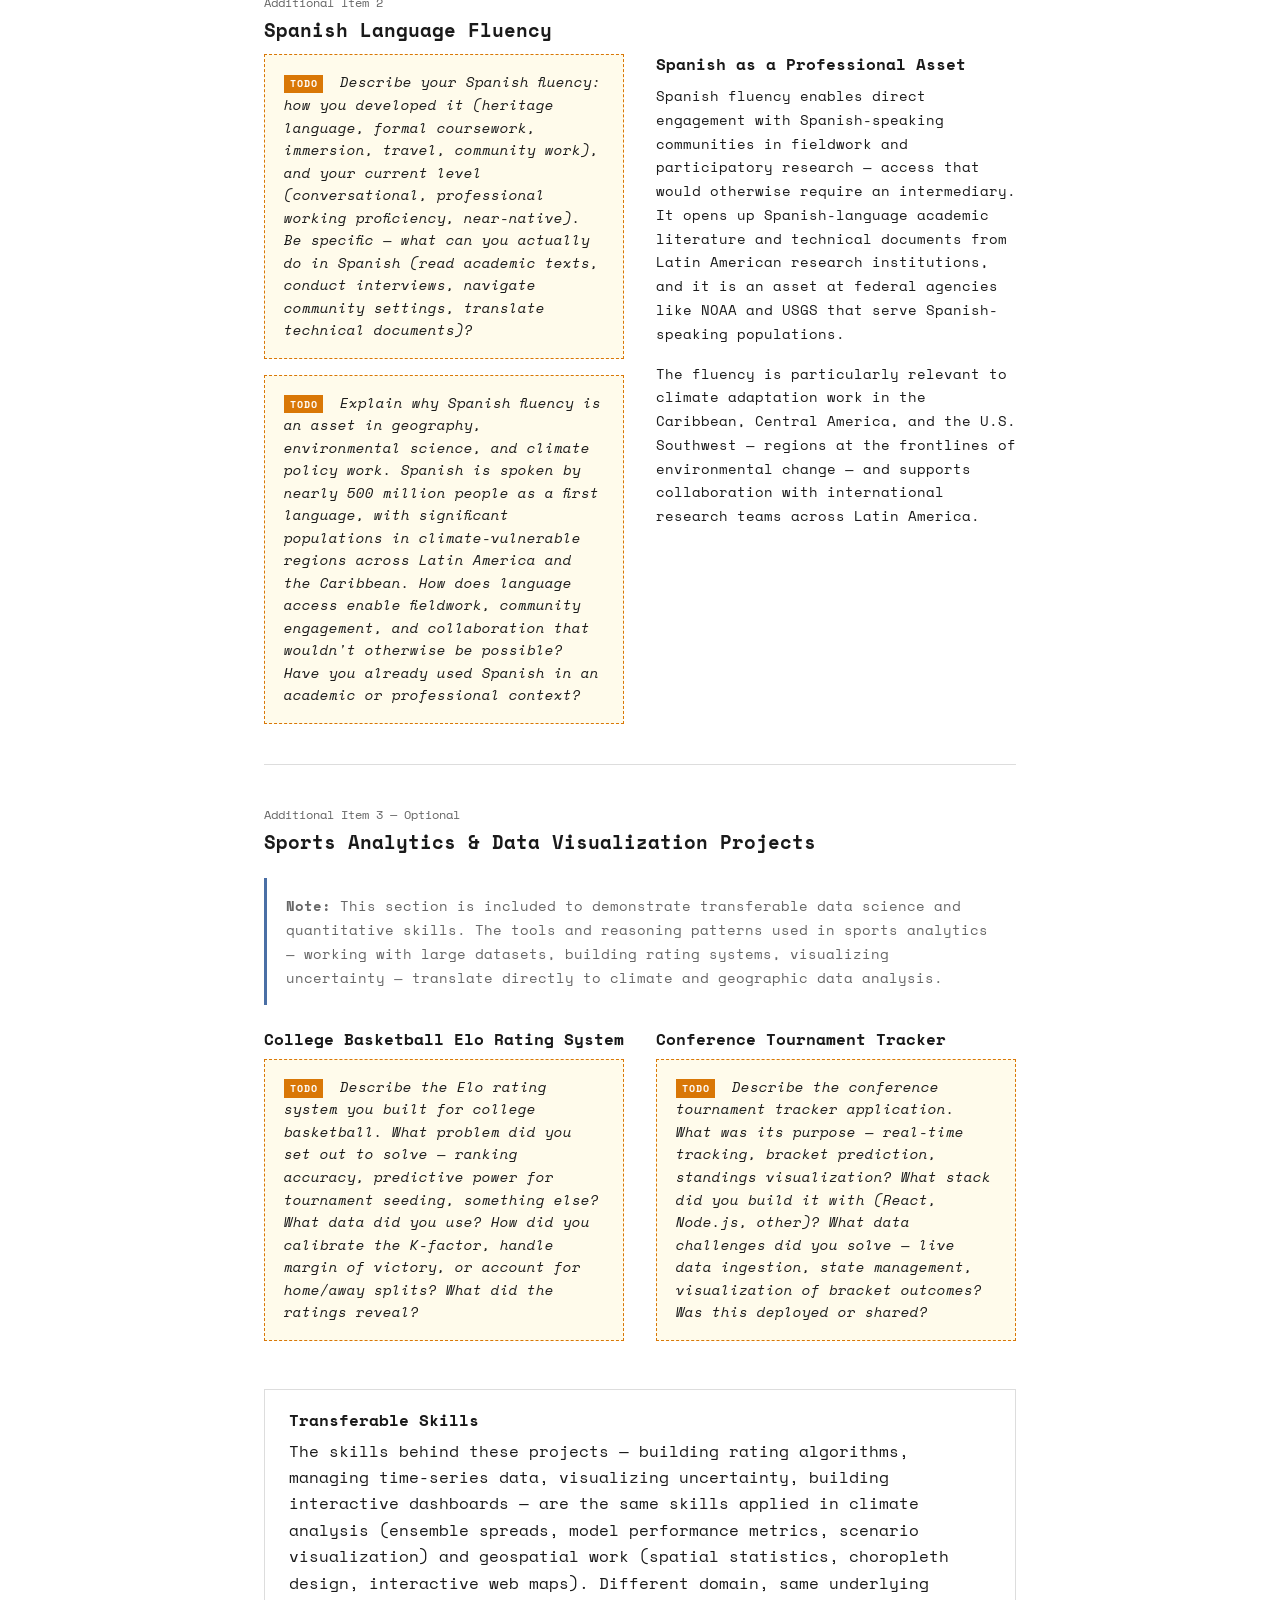
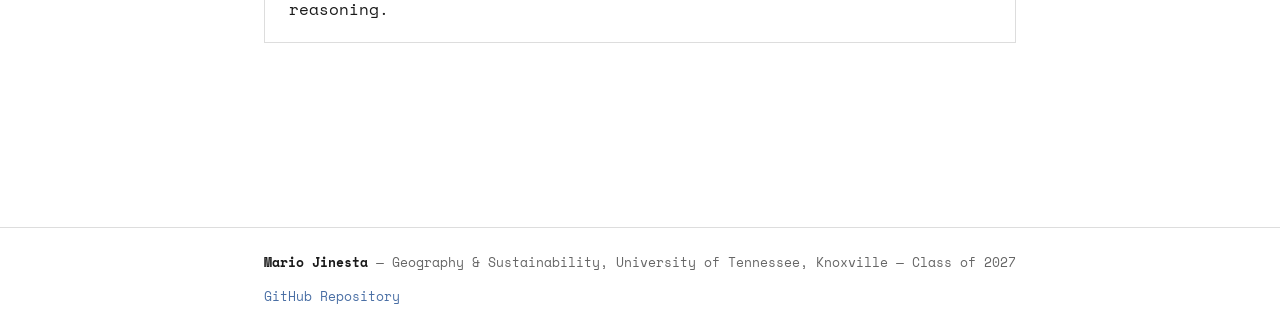
==== commit 35cc0dd3: "style and message overhaul yeah push" ====
--- a/additional.html
+++ b/additional.html
@@ -1,4 +1,4 @@
-<!DOCTYPE html>
+﻿<!DOCTYPE html>
 <html lang="en">
 <head>
   <meta charset="UTF-8">
@@ -7,7 +7,7 @@
   <meta name="description" content="Additional portfolio items: Public Policy Analysis minor, Spanish fluency, and supplementary data and analytics projects.">
   <link rel="preconnect" href="https://fonts.googleapis.com">
   <link rel="preconnect" href="https://fonts.gstatic.com" crossorigin>
-  <link href="https://fonts.googleapis.com/css2?family=Merriweather:ital,wght@0,400;0,700;1,400&family=Inter:wght@400;500;600;700&display=swap" rel="stylesheet">
+  <link href="https://fonts.googleapis.com/css2?family=Space+Mono:ital,wght@0,400;0,700;1,400;1,700&display=swap" rel="stylesheet">
   <link rel="stylesheet" href="css/style.css">
 </head>
 <body>
@@ -100,7 +100,6 @@
 
         <aside>
           <div class="card">
-            <div class="card-icon">📋</div>
             <h3>Why Policy + Geography?</h3>
             <p>
               Maps and climate models don't exist in a vacuum — they shape, and are shaped by, institutional decisions. A geographer who can read a policy document, write a memo for a non-technical audience, or navigate a regulatory process is more effective than one who can't.
@@ -112,7 +111,6 @@
           </div>
 
           <div class="card" style="margin-top:1rem;">
-            <div class="card-icon">🎯</div>
             <h3>Career Connection</h3>
             <!-- TODO: [MJ] Write 2-3 sentences on how the policy minor positions you for specific roles. -->
             <p class="placeholder">Describe how the policy minor positions you specifically for the roles you're targeting — e.g., at NOAA GFDL (where research must inform regulatory policy), at ORNL (where energy/climate analysis has policy implications), or in graduate school (where interdisciplinary work is valued).</p>
@@ -140,16 +138,14 @@
         </div>
 
         <div class="card">
-          <div class="card-icon">🌎</div>
           <h3>Spanish as a Professional Asset</h3>
-          <ul style="font-size:.9rem;">
-            <li>Enables direct engagement with Spanish-speaking communities in fieldwork and participatory research</li>
-            <li>Access to Spanish-language academic literature and technical documents from Latin American research institutions</li>
-            <li>Valuable for NOAA, USGS, and federal agencies with programs serving Spanish-speaking populations</li>
-            <li>Relevant to climate adaptation work in Caribbean, Central American, and U.S. Southwest contexts</li>
-            <li>Supports collaboration with international research teams in Latin America</li>
-          </ul>
-          <!-- TODO: [MJ] Add or modify bullets to match your actual experience and goals. -->
+          <p style="font-size:.9rem;">
+            Spanish fluency enables direct engagement with Spanish-speaking communities in fieldwork and participatory research — access that would otherwise require an intermediary. It opens up Spanish-language academic literature and technical documents from Latin American research institutions, and it is an asset at federal agencies like NOAA and USGS that serve Spanish-speaking populations.
+          </p>
+          <p style="font-size:.9rem;">
+            The fluency is particularly relevant to climate adaptation work in the Caribbean, Central America, and the U.S. Southwest — regions at the frontlines of environmental change — and supports collaboration with international research teams across Latin America.
+          </p>
+          <!-- TODO: [MJ] Modify to match your actual experience and goals. -->
         </div>
       </div>
     </section>
@@ -170,7 +166,6 @@
 
         <!-- Project A: Elo Rating System -->
         <article class="card">
-          <div class="card-icon">📊</div>
           <h3>College Basketball Elo Rating System</h3>
           <!-- TODO: [MJ] Describe this project. What did you build, how does it work,
                what data did it use, and what decisions did it involve?
@@ -193,7 +188,6 @@
 
         <!-- Project B: Tournament Tracker -->
         <article class="card">
-          <div class="card-icon">🏆</div>
           <h3>Conference Tournament Tracker</h3>
           <!-- TODO: [MJ] Describe the tournament tracker project.
                Was this a React/Node.js app? What did it track, who used it,
@@ -230,7 +224,7 @@
       <strong>Mario Jinesta</strong> &mdash; Geography &amp; Sustainability, University of Tennessee, Knoxville &mdash; Class of 2027
     </div>
     <div class="footer-right">
-      <a href="https://github.com/USERNAME/portfolio" target="_blank" rel="noopener">GitHub Repository</a>
+      <a href="https://github.com/mariojnesta/portfolio_marioj" target="_blank" rel="noopener">GitHub Repository</a>
     </div>
   </div>
 </footer>
--- a/css/style.css
+++ b/css/style.css
@@ -3,88 +3,281 @@
    style.css
    ============================================================ */
 
-/* ── 1. Variables ─────────────────────────────────────────── */
+/* ── Variables ────────────────────────────────────────────── */
 :root {
-  --col-bg:          #f5f7f4;
-  --col-surface:     #ffffff;
-  --col-text:        #1b2b24;
-  --col-text-muted:  #5e7068;
-  --col-primary:     #1a5c46;
-  --col-primary-h:   #135038;
-  --col-accent:      #1e4fa0;
-  --col-accent-lt:   #e8f0fc;
-  --col-border:      #c8d8d0;
-  --col-nav:         #111f18;
-  --col-nav-text:    #d8ebe2;
-  --col-nav-accent:  #4acd8d;
-  --col-ph-bg:       #fffbeb;
-  --col-ph-border:   #d97706;
-
-  --font-heading: 'Merriweather', Georgia, 'Times New Roman', serif;
-  --font-body:    'Inter', system-ui, -apple-system, sans-serif;
-
-  --max-w:    1100px;
-  --nav-h:    62px;
-  --radius:   6px;
-  --shadow:   0 2px 12px rgba(0,0,0,.08);
-  --shadow-lg:0 4px 28px rgba(0,0,0,.13);
-  --trans:    200ms ease;
-}
-
-/* ── 2. Reset & Base ──────────────────────────────────────── */
+  --bg:        #ffffff;
+  --text:      #1a1a1a;
+  --muted:     #666666;
+  --accent:    #4a6fa5;
+  --border:    #dddddd;
+  --max-w:     800px;
+  --nav-h:     54px;
+  --trans:     150ms ease;
+
+  /* Aliases for old variable names used in inline styles */
+  --col-border:    #dddddd;
+  --col-surface:   #ffffff;
+  --col-primary:   #4a6fa5;
+  --col-text:      #1a1a1a;
+  --col-text-muted:#666666;
+  --col-accent:    #4a6fa5;
+  --col-accent-lt: #edf2f9;
+  --col-nav:       #ffffff;
+  --col-nav-text:  #1a1a1a;
+  --col-nav-accent:#4a6fa5;
+}
+
+/* ── Reset ────────────────────────────────────────────────── */
 *, *::before, *::after { box-sizing: border-box; margin: 0; padding: 0; }
 img, video { max-width: 100%; height: auto; display: block; }
-a { color: var(--col-accent); text-decoration: underline; text-underline-offset: 2px; }
-a:hover { color: var(--col-primary); }
+html { scroll-behavior: smooth; }
+
+body {
+  background: var(--bg);
+  color: var(--text);
+  font-family: 'Space Mono', 'Courier New', monospace;
+  font-size: 16px;
+  line-height: 1.65;
+  padding-top: var(--nav-h);
+}
+
+a { color: var(--accent); text-decoration: underline; text-underline-offset: 2px; }
+a:hover { opacity: 0.7; }
 ul, ol { padding-left: 1.5rem; }
-html { scroll-behavior: smooth; font-size: 16px; }
-
-body {
-  background: var(--col-bg);
-  color: var(--col-text);
-  font-family: var(--font-body);
-  font-size: 1rem;
-  line-height: 1.75;
-  padding-top: var(--nav-h);
-}
-
-/* ── 3. Typography ────────────────────────────────────────── */
+
+/* ── Typography ───────────────────────────────────────────── */
 h1, h2, h3, h4 {
-  font-family: var(--font-heading);
-  line-height: 1.3;
-  color: var(--col-text);
-  margin-bottom: .5em;
-}
-h1 { font-size: clamp(1.8rem, 4vw, 2.6rem); }
-h2 { font-size: clamp(1.35rem, 3vw, 1.85rem); }
-h3 { font-size: clamp(1.05rem, 2.5vw, 1.3rem); }
-h4 { font-size: 1rem; font-weight: 700; }
+  font-family: 'Space Mono', 'Courier New', monospace;
+  font-weight: 700;
+  line-height: 1.25;
+  color: var(--text);
+  margin-bottom: 0.5em;
+}
+h1 { font-size: 1.7rem; }
+h2 { font-size: 1.2rem; }
+h3 { font-size: 1rem; }
+h4 { font-size: 0.9rem; }
 p  { margin-bottom: 1rem; }
 p:last-child { margin-bottom: 0; }
-small { font-size: .85rem; color: var(--col-text-muted); }
-strong { font-weight: 600; }
+small { font-size: 0.85rem; color: var(--muted); }
+strong { font-weight: 700; }
+em { font-style: italic; }
+blockquote { font-style: italic; }
 
 .section-label {
-  font-size: .72rem;
+  font-size: 0.72rem;
+  color: var(--muted);
+  display: block;
+  margin-bottom: 0.4rem;
+}
+
+/* ── Layout ───────────────────────────────────────────────── */
+.container { max-width: var(--max-w); margin: 0 auto; padding: 0 1.5rem; }
+
+.section {
+  padding: 3.5rem 0;
+  border-top: 1px solid var(--border);
+}
+
+/* ── Navigation ───────────────────────────────────────────── */
+.site-nav {
+  position: fixed;
+  top: 0; left: 0; right: 0;
+  height: var(--nav-h);
+  background: var(--bg);
+  border-bottom: 1px solid var(--border);
+  z-index: 1000;
+  display: flex;
+  align-items: center;
+}
+
+.nav-inner {
+  display: flex;
+  align-items: center;
+  justify-content: space-between;
+  width: 100%;
+  max-width: var(--max-w);
+  margin: 0 auto;
+  padding: 0 1.5rem;
+}
+
+.nav-brand {
   font-weight: 700;
-  letter-spacing: .14em;
-  text-transform: uppercase;
-  color: var(--col-primary);
+  font-size: 0.88rem;
+  color: var(--text);
+  text-decoration: none;
+}
+.nav-brand:hover { opacity: 0.7; }
+.nav-brand span { display: none; }
+
+.nav-links {
+  display: flex;
+  align-items: center;
+  list-style: none;
+  padding: 0;
+  gap: 0;
+}
+.nav-links > li { position: relative; }
+
+.nav-links > li > a,
+.nav-dropdown-btn {
+  display: inline-block;
+  padding: 0.35rem 0.7rem;
+  color: var(--text);
+  text-decoration: none;
+  font-size: 0.82rem;
+  font-weight: 400;
+  font-family: 'Space Mono', 'Courier New', monospace;
+  background: none;
+  border: none;
+  cursor: pointer;
+  white-space: nowrap;
+  transition: color var(--trans);
+}
+.nav-links > li > a:hover,
+.nav-dropdown-btn:hover { color: var(--accent); opacity: 1; }
+.nav-links > li > a.active { font-weight: 700; text-decoration: underline; text-underline-offset: 3px; }
+
+.nav-arrow { font-size: 0.58rem; margin-left: 0.18rem; }
+
+/* Dropdown */
+.dropdown-menu {
+  position: absolute;
+  top: calc(100% + 4px);
+  left: 0;
+  background: var(--bg);
+  border: 1px solid var(--border);
+  min-width: 220px;
+  display: none;
+  padding: 0.4rem 0;
+  z-index: 1001;
+  box-shadow: 0 4px 16px rgba(0,0,0,0.08);
+}
+.nav-links li.open .dropdown-menu { display: block; }
+
+.dropdown-menu li > a {
   display: block;
-  margin-bottom: .4rem;
-}
-
-/* ── 4. Layout ────────────────────────────────────────────── */
-.container { max-width: var(--max-w); margin: 0 auto; padding: 0 1.5rem; }
-.section { padding: 4rem 0; }
-.section + .section { border-top: 1px solid var(--col-border); }
-.section--alt { background: var(--col-surface); }
-
-.grid-3 {
-  display: grid;
-  grid-template-columns: repeat(3, 1fr);
-  gap: 1.5rem;
-}
+  padding: 0.38rem 1rem;
+  color: var(--text);
+  text-decoration: none;
+  font-size: 0.8rem;
+  transition: color var(--trans);
+}
+.dropdown-menu li > a:hover { color: var(--accent); opacity: 1; }
+.dropdown-menu li > a.active { font-weight: 700; }
+
+.dropdown-divider {
+  padding: 0.45rem 1rem 0.18rem;
+  font-size: 0.68rem;
+  color: var(--muted);
+  border-top: 1px solid var(--border);
+  margin-top: 0.2rem;
+  pointer-events: none;
+}
+.dropdown-divider:first-child { border-top: none; margin-top: 0; }
+.drop-star { color: var(--accent); }
+
+/* Hamburger */
+.nav-hamburger {
+  display: none;
+  flex-direction: column;
+  gap: 5px;
+  padding: 6px;
+  background: none;
+  border: none;
+  cursor: pointer;
+}
+.nav-hamburger span {
+  display: block;
+  width: 22px;
+  height: 2px;
+  background: var(--text);
+  border-radius: 1px;
+}
+
+/* ── Page Header ──────────────────────────────────────────── */
+.page-header {
+  padding: 2.5rem 0 2rem;
+  border-bottom: 1px solid var(--border);
+}
+
+.breadcrumb {
+  font-size: 0.76rem;
+  color: var(--muted);
+  margin-bottom: 1rem;
+  display: flex;
+  gap: 0.35rem;
+  align-items: center;
+}
+.breadcrumb a { color: var(--accent); text-decoration: none; }
+.breadcrumb a:hover { text-decoration: underline; }
+.breadcrumb-sep { opacity: 0.4; }
+
+/* Category badge — plain text label, no pill */
+.category-badge {
+  font-size: 0.72rem;
+  color: var(--muted);
+  display: block;
+  margin-bottom: 0.5rem;
+}
+
+.page-header h1 { margin-bottom: 0.3rem; }
+.page-meta { font-size: 0.85rem; color: var(--muted); margin-bottom: 0.5rem; }
+.page-desc { font-size: 0.95rem; line-height: 1.65; max-width: 680px; }
+
+/* ── Hero ─────────────────────────────────────────────────── */
+.hero {
+  padding: 3.5rem 0 3rem;
+  border-bottom: 1px solid var(--border);
+}
+
+.hero-inner { display: flex; gap: 2.5rem; align-items: flex-start; }
+
+.hero-photo { flex-shrink: 0; width: 150px; }
+.hero-photo img {
+  width: 100%;
+  border-radius: 2px;
+  object-fit: cover;
+  aspect-ratio: 3/4;
+}
+/* Hide placeholder entirely */
+.hero-photo-ph { display: none; }
+
+.hero-content { flex: 1; }
+.hero-name { font-size: 1.7rem; margin-bottom: 0.15rem; }
+.hero-subtitle { font-size: 0.88rem; color: var(--accent); font-weight: 700; margin-bottom: 0.15rem; }
+.hero-institution { font-size: 0.82rem; color: var(--muted); margin-bottom: 1.5rem; }
+.hero-bio p { font-size: 0.97rem; line-height: 1.7; margin-bottom: 1rem; }
+.hero-tags { display: none; }
+
+/* ── Three subsections (index) ────────────────────────────── */
+.subsections-area {
+  padding: 3rem 0;
+  border-top: 1px solid var(--border);
+}
+
+/* Remove card visual styling; these become plain prose sections */
+.card {
+  background: none;
+  border: none;
+  box-shadow: none;
+  padding: 0;
+  border-radius: 0;
+  transition: none;
+}
+.card:hover { box-shadow: none; transform: none; }
+.card-icon { display: none; }
+.card h3 { color: var(--text); margin-bottom: 0.6rem; }
+
+/* Stack grid-3 vertically with dividers */
+.grid-3 { display: flex; flex-direction: column; gap: 0; }
+.grid-3 > * + * {
+  margin-top: 2.5rem;
+  padding-top: 2.5rem;
+  border-top: 1px solid var(--border);
+}
+
+/* Two-col grid (portfolio nav, research layout) */
 .grid-2 {
   display: grid;
   grid-template-columns: 1fr 1fr;
@@ -92,500 +285,179 @@
   align-items: start;
 }
 
-/* ── 5. Navigation ────────────────────────────────────────── */
-.site-nav {
-  position: fixed;
-  top: 0; left: 0; right: 0;
-  height: var(--nav-h);
-  background: var(--col-nav);
-  z-index: 1000;
-  display: flex;
-  align-items: center;
-  border-bottom: 2px solid var(--col-primary);
-  box-shadow: 0 2px 8px rgba(0,0,0,.25);
-}
-.nav-inner {
-  display: flex;
-  align-items: center;
-  justify-content: space-between;
-  width: 100%;
-  max-width: var(--max-w);
-  margin: 0 auto;
-  padding: 0 1.5rem;
-}
-.nav-brand {
-  font-family: var(--font-heading);
-  color: var(--col-nav-text);
+/* ── Buttons ──────────────────────────────────────────────── */
+.btn {
+  display: inline-block;
+  padding: 0.48rem 1rem;
+  font-family: 'Space Mono', 'Courier New', monospace;
+  font-size: 0.82rem;
+  font-weight: 700;
   text-decoration: none;
-  font-size: 1rem;
-  font-weight: 700;
-  line-height: 1.2;
-}
-.nav-brand span {
-  display: block;
-  font-family: var(--font-body);
-  font-size: .68rem;
-  font-weight: 500;
-  color: var(--col-nav-accent);
-  letter-spacing: .09em;
-  text-transform: uppercase;
-}
-.nav-links {
-  display: flex;
-  align-items: center;
-  gap: .15rem;
-  list-style: none;
-  padding: 0;
-}
-.nav-links > li { position: relative; }
-
-.nav-links > li > a,
-.nav-dropdown-btn {
-  display: inline-flex;
-  align-items: center;
-  gap: .3rem;
-  padding: .42rem .82rem;
-  color: var(--col-nav-text);
-  text-decoration: none;
-  font-size: .88rem;
-  font-weight: 500;
-  border-radius: var(--radius);
-  border: none;
+  border: 2px solid var(--text);
+  color: var(--text);
   background: none;
   cursor: pointer;
-  white-space: nowrap;
-  transition: background var(--trans), color var(--trans);
-  font-family: var(--font-body);
-}
-.nav-links > li > a:hover,
-.nav-dropdown-btn:hover {
-  background: rgba(255,255,255,.1);
-  color: var(--col-nav-accent);
-}
-.nav-links > li > a.active { background: rgba(74,205,141,.15); color: var(--col-nav-accent); }
-.nav-arrow { font-size: .6rem; margin-left: .15rem; transition: transform var(--trans); }
-.nav-links li.open .nav-arrow { transform: rotate(180deg); }
-
-/* Dropdown */
-.dropdown-menu {
-  position: absolute;
-  top: calc(100% + 6px);
-  left: 50%;
-  transform: translateX(-50%);
-  background: var(--col-surface);
-  border: 1px solid var(--col-border);
-  border-radius: var(--radius);
-  box-shadow: var(--shadow-lg);
-  min-width: 260px;
-  display: none;
-  padding: .5rem 0;
-  z-index: 1001;
-  list-style: none;
-}
-.nav-links li.open .dropdown-menu { display: block; }
-.dropdown-menu li > a {
-  display: block;
-  padding: .48rem 1.2rem;
-  color: var(--col-text);
-  text-decoration: none;
-  font-size: .875rem;
-  font-weight: 500;
-  transition: background var(--trans), color var(--trans);
-  white-space: nowrap;
-}
-.dropdown-menu li > a:hover { background: var(--col-accent-lt); color: var(--col-accent); }
-.dropdown-menu li > a.active { color: var(--col-primary); font-weight: 600; }
-
-.dropdown-divider {
-  padding: .55rem 1.2rem .2rem;
-  font-size: .68rem;
-  font-weight: 700;
-  letter-spacing: .1em;
-  text-transform: uppercase;
-  color: var(--col-text-muted);
-  border-top: 1px solid var(--col-border);
-  margin-top: .2rem;
-  pointer-events: none;
-}
-.dropdown-divider:first-child { border-top: none; margin-top: 0; }
-.drop-star { color: var(--col-primary); }
-
-/* Hamburger */
-.nav-hamburger {
-  display: none;
-  flex-direction: column;
-  gap: 5px;
-  padding: 8px;
-  background: none;
-  border: none;
-  cursor: pointer;
-}
-.nav-hamburger span {
-  display: block;
-  width: 24px;
-  height: 2px;
-  background: var(--col-nav-text);
-  border-radius: 2px;
-  transition: transform var(--trans), opacity var(--trans);
-}
-
-/* ── 6. Page Header ───────────────────────────────────────── */
-.page-header {
-  background: var(--col-nav);
-  padding: 3rem 0 2.5rem;
-}
-.breadcrumb {
-  display: flex;
-  gap: .4rem;
-  align-items: center;
-  font-size: .78rem;
-  color: rgba(216,235,226,.55);
-  margin-bottom: .75rem;
-}
-.breadcrumb a { color: var(--col-nav-accent); text-decoration: none; }
-.breadcrumb a:hover { text-decoration: underline; }
-.breadcrumb-sep { opacity: .4; }
-.page-header h1 { color: #fff; margin-bottom: .4rem; }
-.page-meta {
-  font-size: .875rem;
-  color: var(--col-nav-accent);
-  font-weight: 600;
-  margin-bottom: .6rem;
-}
-.page-desc {
-  color: rgba(216,235,226,.8);
-  font-size: .97rem;
-  max-width: 680px;
-  line-height: 1.65;
-}
-.category-badge {
-  display: inline-block;
-  padding: .18rem .65rem;
-  background: rgba(74,205,141,.18);
-  border: 1px solid rgba(74,205,141,.35);
-  color: var(--col-nav-accent);
-  border-radius: 999px;
-  font-size: .7rem;
-  font-weight: 700;
-  letter-spacing: .1em;
-  text-transform: uppercase;
-  margin-bottom: .75rem;
-}
-
-/* ── 7. Hero (Index Page) ─────────────────────────────────── */
-.hero {
-  background: var(--col-surface);
-  padding: 4rem 0 3.5rem;
-  border-bottom: 1px solid var(--col-border);
-}
-.hero-inner {
-  display: flex;
-  gap: 3.5rem;
-  align-items: flex-start;
-}
-.hero-photo { flex-shrink: 0; width: 210px; }
-.hero-photo img {
-  width: 100%;
-  border-radius: 8px;
-  box-shadow: var(--shadow-lg);
-  object-fit: cover;
-  aspect-ratio: 3/4;
-}
-.hero-photo-ph {
-  width: 100%;
-  aspect-ratio: 3/4;
-  border-radius: 8px;
-  background: linear-gradient(135deg, var(--col-primary) 0%, var(--col-accent) 100%);
-  display: flex;
-  align-items: center;
-  justify-content: center;
-  flex-direction: column;
-  gap: .5rem;
-  color: rgba(255,255,255,.85);
-  font-size: .8rem;
-  text-align: center;
-  padding: 1rem;
-  box-shadow: var(--shadow-lg);
-}
-.hero-photo-ph svg { opacity: .5; }
-
-.hero-content { flex: 1; }
-.hero-name {
-  font-size: clamp(2rem, 5vw, 3rem);
-  font-family: var(--font-heading);
-  color: var(--col-text);
-  margin-bottom: .1rem;
-  line-height: 1.15;
-}
-.hero-subtitle { font-size: 1rem; color: var(--col-primary); font-weight: 600; margin-bottom: .2rem; }
-.hero-institution { font-size: .9rem; color: var(--col-text-muted); margin-bottom: 1.75rem; }
-.hero-bio p { font-size: 1.035rem; line-height: 1.8; margin-bottom: 1rem; }
-
-.hero-tags { display: flex; flex-wrap: wrap; gap: .45rem; margin-top: 1.5rem; }
-.tag {
-  display: inline-block;
-  padding: .22rem .72rem;
-  border-radius: 999px;
-  font-size: .76rem;
-  font-weight: 600;
-  background: var(--col-bg);
-  color: var(--col-primary);
-  border: 1px solid var(--col-border);
-  letter-spacing: .02em;
-}
-
-/* ── 8. Cards ─────────────────────────────────────────────── */
-.card {
-  background: var(--col-surface);
-  border: 1px solid var(--col-border);
-  border-radius: var(--radius);
-  padding: 1.75rem;
-  box-shadow: var(--shadow);
-  transition: box-shadow var(--trans), transform var(--trans);
-}
-.card:hover { box-shadow: var(--shadow-lg); transform: translateY(-2px); }
-.card-icon { font-size: 1.6rem; margin-bottom: .75rem; }
-.card h3 { color: var(--col-primary); margin-bottom: .75rem; }
-
-/* ── 9. Content Sections ──────────────────────────────────── */
-.content-section { padding: 3rem 0; }
-.content-section + .content-section { border-top: 1px solid var(--col-border); }
-.content-section--alt { background: var(--col-surface); }
-
-.subsection { margin-bottom: 2.5rem; }
-.subsection:last-child { margin-bottom: 0; }
-.subsection h3 { color: var(--col-primary); margin-bottom: .75rem; }
-
-/* Research sidebar layout */
-.research-layout { display: grid; grid-template-columns: 1fr 300px; gap: 3rem; align-items: start; }
-.sidebar-card {
-  background: var(--col-bg);
-  border: 1px solid var(--col-border);
-  border-radius: var(--radius);
-  padding: 1.4rem 1.5rem;
-  position: sticky;
-  top: calc(var(--nav-h) + 1.5rem);
-}
-.sidebar-card h4 {
-  font-size: .72rem;
-  font-weight: 700;
-  letter-spacing: .12em;
-  text-transform: uppercase;
-  color: var(--col-text-muted);
-  border-bottom: 1px solid var(--col-border);
-  padding-bottom: .5rem;
-  margin-bottom: 1rem;
-}
-.meta-list { list-style: none; padding: 0; }
-.meta-list li {
-  display: flex;
-  flex-direction: column;
-  margin-bottom: .9rem;
-}
-.meta-list li:last-child { margin-bottom: 0; }
-.meta-label {
-  font-size: .68rem;
-  font-weight: 700;
-  letter-spacing: .1em;
-  text-transform: uppercase;
-  color: var(--col-text-muted);
-  margin-bottom: .15rem;
-}
-.meta-value { font-size: .875rem; color: var(--col-text); }
-
-/* Tech tags */
-.tech-tags { display: flex; flex-wrap: wrap; gap: .35rem; margin: .75rem 0; }
-.tech-tag {
-  display: inline-block;
-  padding: .18rem .55rem;
-  background: var(--col-bg);
-  border: 1px solid var(--col-border);
-  border-radius: 4px;
-  font-size: .75rem;
-  font-weight: 500;
-  color: var(--col-text);
-  font-family: 'Courier New', monospace;
-}
-
-/* Key stats bar */
-.stats-bar {
-  display: flex;
-  gap: 2rem;
+  transition: all var(--trans);
+  border-radius: 0;
+}
+.btn:hover { background: var(--text); color: var(--bg); opacity: 1; }
+.btn-primary { border-color: var(--accent); color: var(--accent); }
+.btn-primary:hover { background: var(--accent); color: var(--bg); }
+.btn-outline { border-color: var(--text); color: var(--text); }
+.btn-outline:hover { background: var(--text); color: var(--bg); }
+.btn-accent { border-color: var(--accent); color: var(--accent); }
+.btn-accent:hover { background: var(--accent); color: var(--bg); }
+.btn-group { display: flex; gap: 0.75rem; flex-wrap: wrap; margin-top: 1.5rem; }
+
+/* ── Resume ───────────────────────────────────────────────── */
+.resume-wrap { max-width: var(--max-w); margin: 0 auto; }
+
+.resume-name-block {
+  padding: 2rem 0;
+  border-bottom: 2px solid var(--text);
+  margin-bottom: 2rem;
+}
+.resume-name-block h1 { font-size: 1.7rem; margin-bottom: 0.2rem; }
+.resume-contacts {
+  display: flex;
   flex-wrap: wrap;
-  background: var(--col-surface);
-  border: 1px solid var(--col-border);
-  border-radius: var(--radius);
-  padding: 1.25rem 1.75rem;
-  margin: 2rem 0;
-}
-.stat-item { display: flex; flex-direction: column; }
-.stat-value {
-  font-size: 1.5rem;
-  font-weight: 700;
-  font-family: var(--font-heading);
-  color: var(--col-primary);
-  line-height: 1.1;
-}
-.stat-label { font-size: .75rem; color: var(--col-text-muted); margin-top: .1rem; }
-
-/* ── 10. Buttons ──────────────────────────────────────────── */
-.btn {
-  display: inline-flex;
-  align-items: center;
-  gap: .4rem;
-  padding: .58rem 1.2rem;
-  border-radius: var(--radius);
-  font-size: .9rem;
-  font-weight: 600;
-  font-family: var(--font-body);
-  text-decoration: none;
-  cursor: pointer;
-  border: 2px solid transparent;
-  transition: all var(--trans);
-  white-space: nowrap;
-}
-.btn-primary { background: var(--col-primary); color: #fff; border-color: var(--col-primary); }
-.btn-primary:hover { background: var(--col-primary-h); border-color: var(--col-primary-h); color: #fff; }
-.btn-outline { background: transparent; color: var(--col-primary); border-color: var(--col-primary); }
-.btn-outline:hover { background: var(--col-primary); color: #fff; }
-.btn-accent { background: var(--col-accent); color: #fff; border-color: var(--col-accent); }
-.btn-accent:hover { background: #163d82; border-color: #163d82; color: #fff; }
-.btn-group { display: flex; gap: .75rem; flex-wrap: wrap; margin-top: 1.5rem; }
-
-/* ── 11. Resume ───────────────────────────────────────────── */
-.resume-wrap { max-width: 800px; margin: 0 auto; }
-.resume-name-block {
-  background: var(--col-surface);
-  border: 1px solid var(--col-border);
-  border-radius: var(--radius);
-  padding: 2rem 2.5rem;
+  gap: 0.4rem 1.25rem;
+  font-size: 0.85rem;
+  color: var(--muted);
+  margin-top: 0.3rem;
+}
+.resume-contacts a { color: var(--accent); }
+
+.resume-section {
+  margin-bottom: 2rem;
+  padding-bottom: 2rem;
+  border-bottom: 1px solid var(--border);
+}
+.resume-section:last-child { border-bottom: none; margin-bottom: 0; }
+.resume-section > h2 {
+  font-size: 0.78rem;
+  letter-spacing: 0.1em;
   margin-bottom: 1.25rem;
-  text-align: center;
-}
-.resume-name-block h1 { font-size: 2.1rem; margin-bottom: .2rem; }
-.resume-contacts {
-  display: flex;
-  justify-content: center;
-  flex-wrap: wrap;
-  gap: .5rem 1.2rem;
-  font-size: .875rem;
-  color: var(--col-text-muted);
-  margin-top: .35rem;
-}
-.resume-contacts a { color: var(--col-accent); }
-
-.resume-section {
-  background: var(--col-surface);
-  border: 1px solid var(--col-border);
-  border-radius: var(--radius);
-  padding: 1.6rem 2.5rem;
-  margin-bottom: 1rem;
-}
-.resume-section > h2 {
-  font-family: var(--font-body);
-  font-size: .78rem;
-  font-weight: 700;
-  letter-spacing: .15em;
-  text-transform: uppercase;
-  color: var(--col-primary);
-  border-bottom: 2px solid var(--col-primary);
-  padding-bottom: .35rem;
-  margin-bottom: 1.25rem;
+  padding-bottom: 0.3rem;
+  border-bottom: 2px solid var(--accent);
+  color: var(--accent);
 }
 
 .resume-entry { margin-bottom: 1.25rem; }
 .resume-entry:last-child { margin-bottom: 0; }
-.resume-entry-header { display: flex; justify-content: space-between; align-items: baseline; gap: 1rem; flex-wrap: wrap; }
-.resume-entry-title { font-weight: 600; font-size: .95rem; }
-.resume-entry-date { font-size: .83rem; color: var(--col-text-muted); white-space: nowrap; }
-.resume-entry-sub { font-style: italic; color: var(--col-text-muted); font-size: .875rem; margin: .1rem 0 .4rem; }
-.resume-entry ul { font-size: .875rem; }
-.resume-entry ul li { margin-bottom: .25rem; }
+.resume-entry-header {
+  display: flex;
+  justify-content: space-between;
+  align-items: baseline;
+  gap: 1rem;
+  flex-wrap: wrap;
+}
+.resume-entry-title { font-weight: 700; font-size: 0.9rem; }
+.resume-entry-date { font-size: 0.8rem; color: var(--muted); white-space: nowrap; }
+.resume-entry-sub { font-style: italic; color: var(--muted); font-size: 0.85rem; margin: 0.1rem 0 0.4rem; }
+.resume-entry ul { font-size: 0.875rem; }
+.resume-entry ul li { margin-bottom: 0.25rem; }
 
 .skills-grid { display: grid; grid-template-columns: repeat(auto-fill, minmax(185px, 1fr)); gap: 1rem; }
-.skill-group dt { font-weight: 600; font-size: .85rem; color: var(--col-primary); margin-bottom: .2rem; }
-.skill-group dd { font-size: .855rem; color: var(--col-text-muted); }
-
-/* ── 12. GIS Gallery ──────────────────────────────────────── */
+.skill-group dt { font-weight: 700; font-size: 0.85rem; margin-bottom: 0.2rem; }
+.skill-group dd { font-size: 0.84rem; color: var(--muted); }
+
+/* ── Research layout (cmip6, usability) ──────────────────── */
+/* Full-width — sidebar cards are hidden */
+.research-layout { display: block; }
+.sidebar-card { display: none; }
+
+/* Content sections within project pages */
+.content-section { padding: 2.5rem 0; border-top: 1px solid var(--border); }
+.content-section:first-child { border-top: none; }
+.subsection { padding: 2rem 0; border-top: 1px solid var(--border); }
+.subsection:first-child { border-top: none; }
+.subsection h3 { margin-bottom: 0.6rem; }
+
+/* Hide all tech tag badges */
+.tech-tags { display: none; }
+.tech-tag  { display: none; }
+
+/* Hide stat boxes */
+.stats-bar { display: none; }
+
+/* Info / callout box */
+.info-box {
+  border-left: 3px solid var(--accent);
+  padding: 1rem 1.2rem;
+  margin: 1.5rem 0;
+  font-size: 0.9rem;
+}
+.info-box p { margin: 0; color: var(--muted); }
+
+.highlight-box {
+  border: 1px solid var(--border);
+  padding: 1.25rem 1.5rem;
+  margin: 1.5rem 0;
+}
+
+/* ── GIS Gallery ──────────────────────────────────────────── */
 .gis-hero-card {
-  background: var(--col-surface);
-  border: 1px solid var(--col-border);
-  border-radius: var(--radius);
-  overflow: hidden;
-  box-shadow: var(--shadow-lg);
   margin-bottom: 3rem;
+  border: 1px solid var(--border);
 }
 .gis-hero-img {
   width: 100%;
-  max-height: 540px;
+  max-height: 500px;
   object-fit: cover;
   cursor: zoom-in;
   display: block;
 }
-.gis-hero-caption {
-  padding: 1.6rem 2rem;
-  display: grid;
-  grid-template-columns: 1fr auto;
-  gap: 1rem;
-  align-items: start;
-}
-.gis-hero-caption h2 { margin-bottom: .3rem; }
-
-.map-grid { display: grid; grid-template-columns: repeat(auto-fill, minmax(280px, 1fr)); gap: 1.4rem; }
-.map-card {
-  background: var(--col-surface);
-  border: 1px solid var(--col-border);
-  border-radius: var(--radius);
-  overflow: hidden;
-  box-shadow: var(--shadow);
-  transition: box-shadow var(--trans), transform var(--trans);
-}
-.map-card:hover { box-shadow: var(--shadow-lg); transform: translateY(-2px); }
-.map-card-img { width: 100%; aspect-ratio: 4/3; object-fit: cover; cursor: zoom-in; background: var(--col-bg); display: block; }
+.gis-hero-caption { padding: 1.25rem 1.5rem; }
+.gis-hero-caption h2 { margin-bottom: 0.3rem; }
+
+.map-grid { display: grid; grid-template-columns: repeat(auto-fill, minmax(260px, 1fr)); gap: 1.25rem; }
+.map-card { border: 1px solid var(--border); }
+.map-card:hover { box-shadow: none; transform: none; }
+.map-card-img { width: 100%; aspect-ratio: 4/3; object-fit: cover; cursor: zoom-in; display: block; }
 .map-card-ph {
   width: 100%;
   aspect-ratio: 4/3;
-  background: linear-gradient(135deg, #dde8dd, #c5d5e0);
+  background: #f5f5f5;
   display: flex;
   align-items: center;
   justify-content: center;
   flex-direction: column;
-  gap: .4rem;
-  color: var(--col-text-muted);
-  font-size: .78rem;
+  gap: 0.5rem;
+  font-size: 0.78rem;
+  color: var(--muted);
   text-align: center;
   padding: 1rem;
 }
-.map-card-body { padding: 1.2rem; }
-.map-card-course { font-size: .72rem; color: var(--col-primary); font-weight: 700; text-transform: uppercase; letter-spacing: .07em; margin-bottom: .3rem; }
-.map-card-body h3 { font-size: .97rem; margin-bottom: .35rem; }
-.map-card-desc { font-size: .85rem; color: var(--col-text-muted); margin: 0; }
-
-/* ── 13. Figure Gallery ───────────────────────────────────── */
-.figure-grid { display: grid; grid-template-columns: repeat(auto-fill, minmax(240px, 1fr)); gap: 1.2rem; margin: 1.5rem 0; }
-.figure-item { border: 1px solid var(--col-border); border-radius: var(--radius); overflow: hidden; background: var(--col-surface); }
+.map-card-body { padding: 1rem; }
+.map-card-course { font-size: 0.72rem; color: var(--muted); margin-bottom: 0.3rem; }
+.map-card-body h3 { font-size: 0.9rem; margin-bottom: 0.3rem; }
+.map-card-desc { font-size: 0.84rem; color: var(--muted); margin: 0; }
+
+/* ── Figure gallery ───────────────────────────────────────── */
+.figure-grid { display: grid; grid-template-columns: repeat(auto-fill, minmax(230px, 1fr)); gap: 1rem; margin: 1.5rem 0; }
+.figure-item { border: 1px solid var(--border); }
 .figure-item img { width: 100%; aspect-ratio: 4/3; object-fit: cover; cursor: zoom-in; display: block; }
 .figure-ph {
   width: 100%;
   aspect-ratio: 4/3;
-  background: linear-gradient(135deg, #dde8dd, #c5d8e0);
+  background: #f5f5f5;
   display: flex;
   align-items: center;
   justify-content: center;
-  font-size: .78rem;
-  color: var(--col-text-muted);
+  font-size: 0.78rem;
+  color: var(--muted);
   text-align: center;
   padding: 1rem;
-  cursor: pointer;
-}
-.figure-caption { padding: .65rem 1rem; font-size: .8rem; color: var(--col-text-muted); font-style: italic; }
-
-/* ── 14. Lightbox ─────────────────────────────────────────── */
+}
+.figure-caption { padding: 0.6rem; font-size: 0.78rem; color: var(--muted); font-style: italic; }
+
+/* ── Lightbox ─────────────────────────────────────────────── */
 .lightbox-overlay {
   display: none;
   position: fixed;
   inset: 0;
-  background: rgba(0,0,0,.92);
+  background: rgba(0,0,0,0.92);
   z-index: 9999;
   align-items: center;
   justify-content: center;
@@ -594,95 +466,88 @@
 .lightbox-overlay.active { display: flex; animation: lb-in 150ms ease; }
 @keyframes lb-in { from { opacity: 0; } to { opacity: 1; } }
 
-.lightbox-content { position: relative; max-width: 92vw; max-height: 92vh; display: flex; flex-direction: column; align-items: center; gap: .9rem; }
-.lightbox-img { max-width: 100%; max-height: 82vh; object-fit: contain; border-radius: 4px; box-shadow: 0 0 80px rgba(0,0,0,.5); }
+.lightbox-content {
+  position: relative;
+  max-width: 92vw;
+  max-height: 92vh;
+  display: flex;
+  flex-direction: column;
+  align-items: center;
+  gap: 0.75rem;
+}
+.lightbox-img { max-width: 100%; max-height: 82vh; object-fit: contain; }
 .lightbox-close {
   position: absolute;
-  top: -2.75rem; right: -1rem;
+  top: -2.5rem; right: 0;
   background: none; border: none;
-  color: #fff; font-size: 2.2rem;
-  cursor: pointer; opacity: .75;
-  transition: opacity var(--trans);
-  line-height: 1;
+  color: #fff; font-size: 2rem;
+  cursor: pointer; opacity: 0.75;
+  line-height: 1; font-family: monospace;
 }
 .lightbox-close:hover { opacity: 1; }
-.lightbox-caption { color: rgba(255,255,255,.8); font-size: .875rem; text-align: center; max-width: 600px; }
-
-/* ── 15. Placeholders ─────────────────────────────────────── */
+.lightbox-caption { color: rgba(255,255,255,0.8); font-size: 0.85rem; text-align: center; max-width: 600px; font-family: 'Space Mono', monospace; }
+
+/* ── Placeholders ─────────────────────────────────────────── */
 .placeholder {
-  background: var(--col-ph-bg);
-  border: 1.5px dashed var(--col-ph-border);
-  border-radius: var(--radius);
-  padding: 1.2rem 1.5rem;
-  color: var(--col-text);
+  background: #fffbeb;
+  border: 1.5px dashed #d97706;
+  padding: 1rem 1.2rem;
+  font-size: 0.88rem;
+  line-height: 1.6;
+  margin-bottom: 1rem;
   font-style: italic;
-  font-size: .9rem;
-  line-height: 1.65;
-  margin-bottom: 1rem;
 }
 .placeholder::before {
   content: "TODO";
   display: inline-block;
-  background: var(--col-ph-border);
+  background: #d97706;
   color: #fff;
-  font-size: .62rem;
+  font-size: 0.6rem;
   font-weight: 700;
   font-style: normal;
-  letter-spacing: .1em;
-  padding: .1rem .4rem;
-  border-radius: 3px;
-  margin-right: .5rem;
+  letter-spacing: 0.1em;
+  padding: 0.1rem 0.35rem;
+  margin-right: 0.5rem;
   vertical-align: middle;
 }
 .placeholder-img {
   width: 100%;
-  min-height: 180px;
-  background: linear-gradient(135deg, var(--col-bg), var(--col-border));
-  border: 1.5px dashed var(--col-ph-border);
-  border-radius: var(--radius);
+  min-height: 160px;
+  background: #f5f5f5;
+  border: 1.5px dashed #d97706;
   display: flex;
   align-items: center;
   justify-content: center;
   flex-direction: column;
-  gap: .5rem;
-  color: var(--col-text-muted);
-  font-size: .82rem;
+  gap: 0.5rem;
+  color: var(--muted);
+  font-size: 0.8rem;
   text-align: center;
   padding: 2rem;
   margin-bottom: 1rem;
 }
 
-/* ── 16. Info & Callout Boxes ─────────────────────────────── */
-.info-box {
-  background: var(--col-accent-lt);
-  border-left: 4px solid var(--col-accent);
-  border-radius: 0 var(--radius) var(--radius) 0;
-  padding: 1.1rem 1.4rem;
-  margin: 1.5rem 0;
-  font-size: .92rem;
-}
-.info-box p { margin: 0; }
-
-.highlight-box {
-  background: linear-gradient(135deg, rgba(26,92,70,.06), rgba(30,79,160,.06));
-  border: 1px solid var(--col-border);
-  border-radius: var(--radius);
-  padding: 1.5rem 2rem;
-  margin: 1.5rem 0;
-}
-
-/* ── 17. Additional Page ──────────────────────────────────── */
-.additional-item { padding: 2.5rem 0; border-bottom: 1px solid var(--col-border); }
+/* ── Additional page ──────────────────────────────────────── */
+.additional-item {
+  padding: 2.5rem 0;
+  border-bottom: 1px solid var(--border);
+}
 .additional-item:last-child { border-bottom: none; }
-.additional-item h2 { color: var(--col-primary); margin-bottom: .75rem; }
-
-/* ── 18. Footer ───────────────────────────────────────────── */
+.additional-item h2 { margin-bottom: 0.75rem; }
+
+/* ── Meta list (sidebar, but hidden — keep structure) ─────── */
+.meta-list { list-style: none; padding: 0; }
+.meta-list li { display: flex; flex-direction: column; margin-bottom: 0.75rem; }
+.meta-label { font-size: 0.68rem; color: var(--muted); margin-bottom: 0.1rem; }
+.meta-value { font-size: 0.875rem; }
+
+/* ── Footer ───────────────────────────────────────────────── */
 .site-footer {
-  background: var(--col-nav);
-  color: rgba(216,235,226,.65);
-  padding: 1.75rem 0;
+  border-top: 1px solid var(--border);
+  padding: 1.5rem 0;
   margin-top: 4rem;
-  border-top: 2px solid var(--col-primary);
+  font-size: 0.82rem;
+  color: var(--muted);
 }
 .footer-inner {
   display: flex;
@@ -692,37 +557,29 @@
   margin: 0 auto;
   padding: 0 1.5rem;
   flex-wrap: wrap;
-  gap: .75rem;
-}
-.footer-left { font-size: .875rem; }
-.footer-left strong { color: var(--col-nav-text); }
-.footer-right { font-size: .82rem; }
-.footer-right a { color: var(--col-nav-accent); text-decoration: none; }
+  gap: 0.75rem;
+}
+.footer-left strong { color: var(--text); }
+.footer-right a { color: var(--accent); text-decoration: none; }
 .footer-right a:hover { text-decoration: underline; }
 
-/* ── 19. Utilities ────────────────────────────────────────── */
+/* ── Utilities ────────────────────────────────────────────── */
 .visually-hidden { position: absolute; width: 1px; height: 1px; overflow: hidden; clip: rect(0,0,0,0); white-space: nowrap; }
-.mt-0 { margin-top: 0; }
+.text-muted { color: var(--muted); }
+.text-center { text-align: center; }
 .mt-2 { margin-top: 1rem; }
 .mt-3 { margin-top: 1.5rem; }
 .mt-4 { margin-top: 2rem; }
 .mb-2 { margin-bottom: 1rem; }
 .mb-3 { margin-bottom: 1.5rem; }
-.text-muted { color: var(--col-text-muted); }
-.text-center { text-align: center; }
-.fw-600 { font-weight: 600; }
-
-/* ── 20. Responsive ───────────────────────────────────────── */
-@media (max-width: 900px) {
-  .grid-3 { grid-template-columns: 1fr; }
+.fw-600 { font-weight: 700; }
+.italic { font-style: italic; }
+
+/* ── Responsive ───────────────────────────────────────────── */
+@media (max-width: 680px) {
+  .hero-inner { flex-direction: column; align-items: flex-start; }
+  .hero-photo { width: 120px; }
   .grid-2 { grid-template-columns: 1fr; }
-  .research-layout { grid-template-columns: 1fr; }
-  .sidebar-card { position: static; }
-
-  .hero-inner { flex-direction: column; align-items: center; text-align: center; }
-  .hero-photo { width: 155px; }
-  .hero-tags { justify-content: center; }
-
   .nav-links { display: none; }
   .nav-hamburger { display: flex; }
 
@@ -732,46 +589,41 @@
     position: fixed;
     top: var(--nav-h);
     left: 0; right: 0;
-    background: var(--col-nav);
-    padding: .75rem;
-    gap: .15rem;
-    border-bottom: 2px solid var(--col-primary);
+    background: var(--bg);
+    padding: 1rem;
+    border-bottom: 1px solid var(--border);
     max-height: calc(100vh - var(--nav-h));
     overflow-y: auto;
-    box-shadow: 0 8px 24px rgba(0,0,0,.3);
   }
   .nav-links.mobile-open > li > a,
-  .nav-links.mobile-open .nav-dropdown-btn { width: 100%; justify-content: flex-start; padding: .65rem 1rem; }
+  .nav-links.mobile-open .nav-dropdown-btn {
+    width: 100%;
+    text-align: left;
+    padding: 0.55rem 0;
+    display: block;
+  }
   .dropdown-menu {
     position: static;
-    transform: none;
     box-shadow: none;
     border: none;
-    background: rgba(255,255,255,.05);
-    border-radius: var(--radius);
+    border-left: 2px solid var(--border);
     margin-left: 1rem;
-    padding: .2rem 0;
+    padding: 0.2rem 0;
   }
-  .dropdown-menu li > a { color: var(--col-nav-text); }
-  .dropdown-menu li > a:hover { background: rgba(255,255,255,.1); color: var(--col-nav-accent); }
-  .dropdown-divider { color: rgba(216,235,226,.4); border-top-color: rgba(255,255,255,.1); }
-
-  .resume-section { padding: 1.25rem 1.4rem; }
-  .resume-name-block { padding: 1.4rem; }
-  .resume-entry-header { flex-direction: column; gap: .1rem; }
-
-  .gis-hero-caption { grid-template-columns: 1fr; }
-  .footer-inner { flex-direction: column; text-align: center; }
-  .stats-bar { gap: 1.25rem; }
-}
-
-@media (max-width: 600px) {
-  .hero { padding: 2.5rem 0 2rem; }
+  .dropdown-menu li > a { padding: 0.3rem 0.75rem; }
+
+  .map-grid { grid-template-columns: 1fr; }
+  .figure-grid { grid-template-columns: 1fr; }
+  .resume-entry-header { flex-direction: column; gap: 0.05rem; }
+  .footer-inner { flex-direction: column; }
+  h1 { font-size: 1.4rem; }
+  h2 { font-size: 1.05rem; }
+}
+
+@media (max-width: 480px) {
+  body { font-size: 15px; }
+  .hero { padding: 2rem 0; }
   .section { padding: 2.5rem 0; }
   .content-section { padding: 2rem 0; }
-  .map-grid { grid-template-columns: 1fr; }
-  .figure-grid { grid-template-columns: 1fr; }
-  h1 { font-size: 1.65rem; }
-  h2 { font-size: 1.3rem; }
-  .page-header { padding: 2rem 0 1.75rem; }
-}
+  .page-header { padding: 2rem 0 1.5rem; }
+}
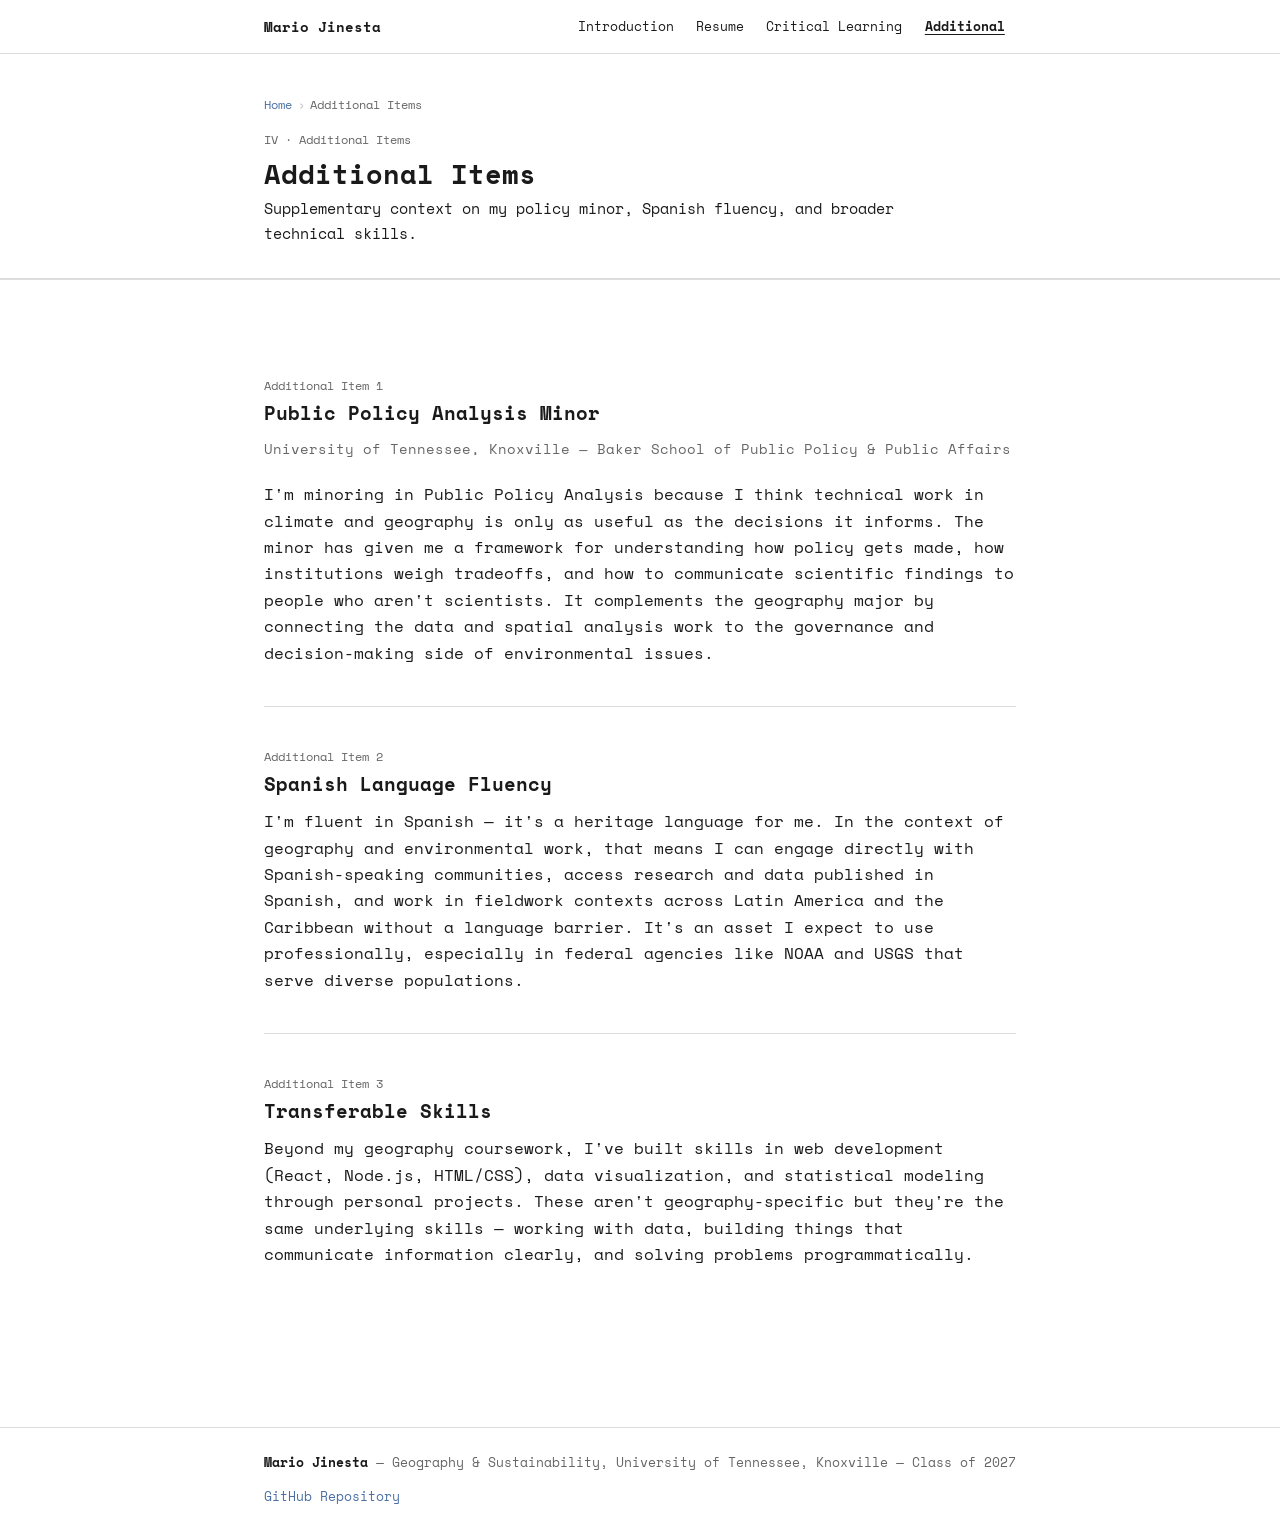
==== commit 433f7bac: "probably last one got rid of drop downs" ====
--- a/additional.html
+++ b/additional.html
@@ -1,10 +1,10 @@
-﻿<!DOCTYPE html>
+<!DOCTYPE html>
 <html lang="en">
 <head>
   <meta charset="UTF-8">
   <meta name="viewport" content="width=device-width, initial-scale=1.0">
   <title>Additional Items — Mario Jinesta | GEOG 499</title>
-  <meta name="description" content="Additional portfolio items: Public Policy Analysis minor, Spanish fluency, and supplementary data and analytics projects.">
+  <meta name="description" content="Additional portfolio items: Public Policy Analysis minor, Spanish fluency, and transferable skills.">
   <link rel="preconnect" href="https://fonts.googleapis.com">
   <link rel="preconnect" href="https://fonts.gstatic.com" crossorigin>
   <link href="https://fonts.googleapis.com/css2?family=Space+Mono:ital,wght@0,400;0,700;1,400;1,700&display=swap" rel="stylesheet">
@@ -22,21 +22,7 @@
     <ul class="nav-links" role="list">
       <li><a href="index.html">Introduction</a></li>
       <li><a href="resume.html">Resume</a></li>
-      <li>
-        <button class="nav-dropdown-btn" aria-expanded="false" aria-haspopup="true">
-          Critical Learning <span class="nav-arrow">▾</span>
-        </button>
-        <ul class="dropdown-menu" role="list">
-          <li class="dropdown-divider">Critical Analysis</li>
-          <li><a href="projects/cartography.html">Narrative &amp; Critical Cartography</a></li>
-          <li><a href="projects/meteorology.html">Meteorology Applied Skills</a></li>
-          <li><a href="projects/usability.html">Usability Testing Report</a></li>
-          <li class="dropdown-divider">Core Research</li>
-          <li><a href="projects/cmip6.html"><span class="drop-star">★ </span>CMIP6 Climate Analysis</a></li>
-          <li class="dropdown-divider">GIS &amp; Mapping</li>
-          <li><a href="projects/gis.html">GIS Project Gallery</a></li>
-        </ul>
-      </li>
+      <li><a href="critical-learning.html">Critical Learning</a></li>
       <li><a href="additional.html" class="active">Additional</a></li>
     </ul>
     <button class="nav-hamburger" aria-label="Toggle navigation menu" aria-expanded="false">
@@ -56,9 +42,7 @@
     <div class="category-badge">IV · Additional Items</div>
     <h1>Additional Items</h1>
     <p class="page-desc">
-      Supplementary context that complements the core portfolio — a policy minor that adds governance
-      and institutional literacy to geographic analysis, Spanish fluency as an asset for applied work,
-      and data projects that demonstrate transferable analytical skills.
+      Supplementary context on my policy minor, Spanish fluency, and broader technical skills.
     </p>
   </div>
 </header>
@@ -72,149 +56,44 @@
       <span class="section-label">Additional Item 1</span>
       <h2 id="policy-heading">Public Policy Analysis Minor</h2>
       <p class="text-muted" style="font-size:.9rem; margin-bottom:1.25rem;">
-        University of Tennessee, Knoxville — College of Arts &amp; Sciences / Baker School of Public Policy &amp; Public Affairs
+        University of Tennessee, Knoxville — Baker School of Public Policy &amp; Public Affairs
       </p>
-
-      <div class="grid-2">
-        <div>
-          <h3>How the Minor Complements the Major</h3>
-          <!-- TODO: [MJ] Write a paragraph explaining why you added this minor and how it connects
-               to your geography + sustainability major and your career goals.
-               What does policy training add to technical GIS/climate work? -->
-          <p class="placeholder">
-            Describe why you chose the Public Policy Analysis minor and how it complements your Geography &amp; Sustainability major. What does policy literacy add to a technical background in GIS and climate modeling? How do you apply policy thinking to geographic analysis — for example, in interpreting what SSP scenarios mean in governance terms, or in understanding the politics of environmental data?
-          </p>
-          <p class="placeholder">
-            How does the minor prepare you for roles at institutions like NOAA, ORNL, or the NWS — where scientific analysis must be translated into policy-relevant findings? What skills from the minor (policy memo writing, program evaluation, stakeholder analysis) are directly applicable to applied climate or environmental research?
-          </p>
-
-          <h3 class="mt-3">Relevant Coursework</h3>
-          <!-- TODO: [MJ] List 3-5 policy courses and one sentence on each. -->
-          <ul class="placeholder" style="font-style:italic;">
-            <li>[Policy Course 1] — Brief description of what it covered and how it connects to your geography work.</li>
-            <li>[Policy Course 2] — Brief description.</li>
-            <li>[Policy Course 3] — Brief description.</li>
-            <li>[Policy Course 4 if applicable] — Brief description.</li>
-          </ul>
-        </div>
-
-        <aside>
-          <div class="card">
-            <h3>Why Policy + Geography?</h3>
-            <p>
-              Maps and climate models don't exist in a vacuum — they shape, and are shaped by, institutional decisions. A geographer who can read a policy document, write a memo for a non-technical audience, or navigate a regulatory process is more effective than one who can't.
-            </p>
-            <p class="text-muted" style="font-size:.875rem;">
-              <!-- TODO: [MJ] Add a specific example of how your policy training has already informed your work or perspective. -->
-              <em>Example: [How you've already applied policy thinking to a specific project or course assignment].</em>
-            </p>
-          </div>
-
-          <div class="card" style="margin-top:1rem;">
-            <h3>Career Connection</h3>
-            <!-- TODO: [MJ] Write 2-3 sentences on how the policy minor positions you for specific roles. -->
-            <p class="placeholder">Describe how the policy minor positions you specifically for the roles you're targeting — e.g., at NOAA GFDL (where research must inform regulatory policy), at ORNL (where energy/climate analysis has policy implications), or in graduate school (where interdisciplinary work is valued).</p>
-          </div>
-        </aside>
-      </div>
+      <p>
+        I'm minoring in Public Policy Analysis because I think technical work in climate and geography
+        is only as useful as the decisions it informs. The minor has given me a framework for
+        understanding how policy gets made, how institutions weigh tradeoffs, and how to communicate
+        scientific findings to people who aren't scientists. It complements the geography major by
+        connecting the data and spatial analysis work to the governance and decision-making side of
+        environmental issues.
+      </p>
     </section>
 
     <!-- ── ITEM 2: Spanish Fluency ── -->
     <section class="additional-item" aria-labelledby="spanish-heading">
       <span class="section-label">Additional Item 2</span>
       <h2 id="spanish-heading">Spanish Language Fluency</h2>
-
-      <div class="grid-2">
-        <div>
-          <!-- TODO: [MJ] Write a paragraph on your Spanish fluency:
-               how you developed it, what level (conversational, professional, native-adjacent),
-               and how it's an asset in geographic and environmental work. -->
-          <p class="placeholder">
-            Describe your Spanish fluency: how you developed it (heritage language, formal coursework, immersion, travel, community work), and your current level (conversational, professional working proficiency, near-native). Be specific — what can you actually do in Spanish (read academic texts, conduct interviews, navigate community settings, translate technical documents)?
-          </p>
-          <p class="placeholder">
-            Explain why Spanish fluency is an asset in geography, environmental science, and climate policy work. Spanish is spoken by nearly 500 million people as a first language, with significant populations in climate-vulnerable regions across Latin America and the Caribbean. How does language access enable fieldwork, community engagement, and collaboration that wouldn't otherwise be possible? Have you already used Spanish in an academic or professional context?
-          </p>
-        </div>
-
-        <div class="card">
-          <h3>Spanish as a Professional Asset</h3>
-          <p style="font-size:.9rem;">
-            Spanish fluency enables direct engagement with Spanish-speaking communities in fieldwork and participatory research — access that would otherwise require an intermediary. It opens up Spanish-language academic literature and technical documents from Latin American research institutions, and it is an asset at federal agencies like NOAA and USGS that serve Spanish-speaking populations.
-          </p>
-          <p style="font-size:.9rem;">
-            The fluency is particularly relevant to climate adaptation work in the Caribbean, Central America, and the U.S. Southwest — regions at the frontlines of environmental change — and supports collaboration with international research teams across Latin America.
-          </p>
-          <!-- TODO: [MJ] Modify to match your actual experience and goals. -->
-        </div>
-      </div>
+      <p>
+        I'm fluent in Spanish — it's a heritage language for me. In the context of geography and
+        environmental work, that means I can engage directly with Spanish-speaking communities, access
+        research and data published in Spanish, and work in fieldwork contexts across Latin America
+        and the Caribbean without a language barrier. It's an asset I expect to use professionally,
+        especially in federal agencies like NOAA and USGS that serve diverse populations.
+      </p>
     </section>
 
-    <!-- ── ITEM 3: Sports Analytics (Optional) ── -->
-    <section class="additional-item" aria-labelledby="analytics-heading">
-      <span class="section-label">Additional Item 3 — Optional</span>
-      <h2 id="analytics-heading">Sports Analytics &amp; Data Visualization Projects</h2>
-      <div class="info-box" style="margin-bottom:1.5rem;">
-        <p>
-          <strong>Note:</strong> This section is included to demonstrate transferable data science and quantitative skills.
-          The tools and reasoning patterns used in sports analytics — working with large datasets, building rating systems,
-          visualizing uncertainty — translate directly to climate and geographic data analysis.
-        </p>
-      </div>
-
-      <div class="grid-2">
-
-        <!-- Project A: Elo Rating System -->
-        <article class="card">
-          <h3>College Basketball Elo Rating System</h3>
-          <!-- TODO: [MJ] Describe this project. What did you build, how does it work,
-               what data did it use, and what decisions did it involve?
-               What tools / languages did you use? -->
-          <p class="placeholder">
-            Describe the Elo rating system you built for college basketball. What problem did you set out to solve — ranking accuracy, predictive power for tournament seeding, something else? What data did you use? How did you calibrate the K-factor, handle margin of victory, or account for home/away splits? What did the ratings reveal?
-          </p>
-          <div class="tech-tags" style="margin-top:.75rem;">
-            <!-- TODO: [MJ] Update with actual tools used -->
-            <span class="tech-tag">Python</span>
-            <span class="tech-tag">Pandas</span>
-            <span class="tech-tag">Matplotlib</span>
-            <span class="tech-tag">Elo Algorithm</span>
-          </div>
-          <!-- TODO: [MJ] If you have a GitHub repo, add a link:
-          <a href="https://github.com/USERNAME/cbb-elo" target="_blank" rel="noopener"
-             class="btn btn-outline mt-2" style="font-size:.82rem;">View on GitHub →</a>
-          -->
-        </article>
-
-        <!-- Project B: Tournament Tracker -->
-        <article class="card">
-          <h3>Conference Tournament Tracker</h3>
-          <!-- TODO: [MJ] Describe the tournament tracker project.
-               Was this a React/Node.js app? What did it track, who used it,
-               and what were the interesting data or UI challenges? -->
-          <p class="placeholder">
-            Describe the conference tournament tracker application. What was its purpose — real-time tracking, bracket prediction, standings visualization? What stack did you build it with (React, Node.js, other)? What data challenges did you solve — live data ingestion, state management, visualization of bracket outcomes? Was this deployed or shared?
-          </p>
-          <div class="tech-tags" style="margin-top:.75rem;">
-            <!-- TODO: [MJ] Update with actual tools -->
-            <span class="tech-tag">React</span>
-            <span class="tech-tag">Node.js</span>
-            <span class="tech-tag">JavaScript</span>
-            <span class="tech-tag">Data Visualization</span>
-          </div>
-        </article>
-
-      </div>
-
-      <div class="highlight-box" style="margin-top:2rem;">
-        <h3 style="font-size:1rem; margin-bottom:.5rem;">Transferable Skills</h3>
-        <p>
-          The skills behind these projects — building rating algorithms, managing time-series data, visualizing uncertainty, building interactive dashboards — are the same skills applied in climate analysis (ensemble spreads, model performance metrics, scenario visualization) and geospatial work (spatial statistics, choropleth design, interactive web maps). Different domain, same underlying reasoning.
-        </p>
-      </div>
+    <!-- ── ITEM 3: Transferable Skills ── -->
+    <section class="additional-item" aria-labelledby="skills-heading">
+      <span class="section-label">Additional Item 3</span>
+      <h2 id="skills-heading">Transferable Skills</h2>
+      <p>
+        Beyond my geography coursework, I've built skills in web development (React, Node.js,
+        HTML/CSS), data visualization, and statistical modeling through personal projects. These
+        aren't geography-specific but they're the same underlying skills — working with data,
+        building things that communicate information clearly, and solving problems programmatically.
+      </p>
     </section>
 
-  </div><!-- /.container -->
+  </div>
 </main>
 
 <!-- ══════════════════════════════════════════ FOOTER ═══ -->
